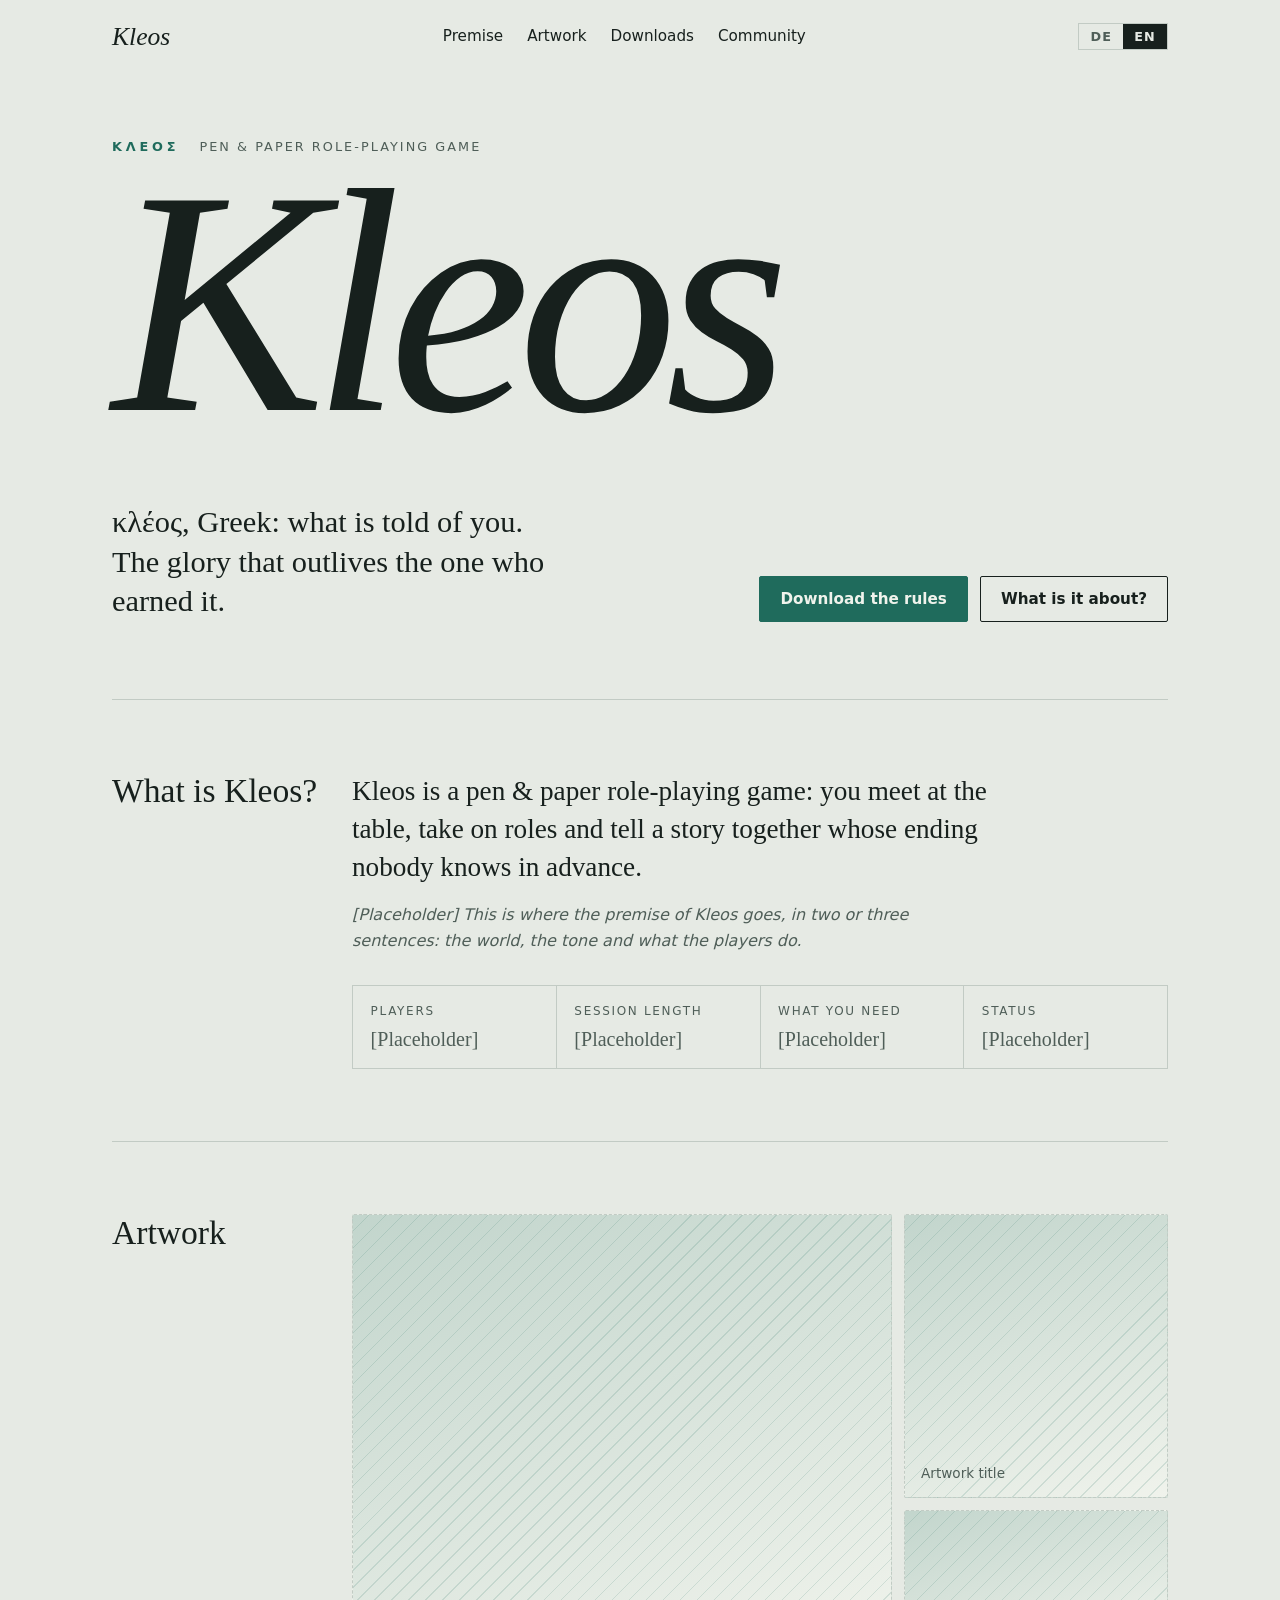
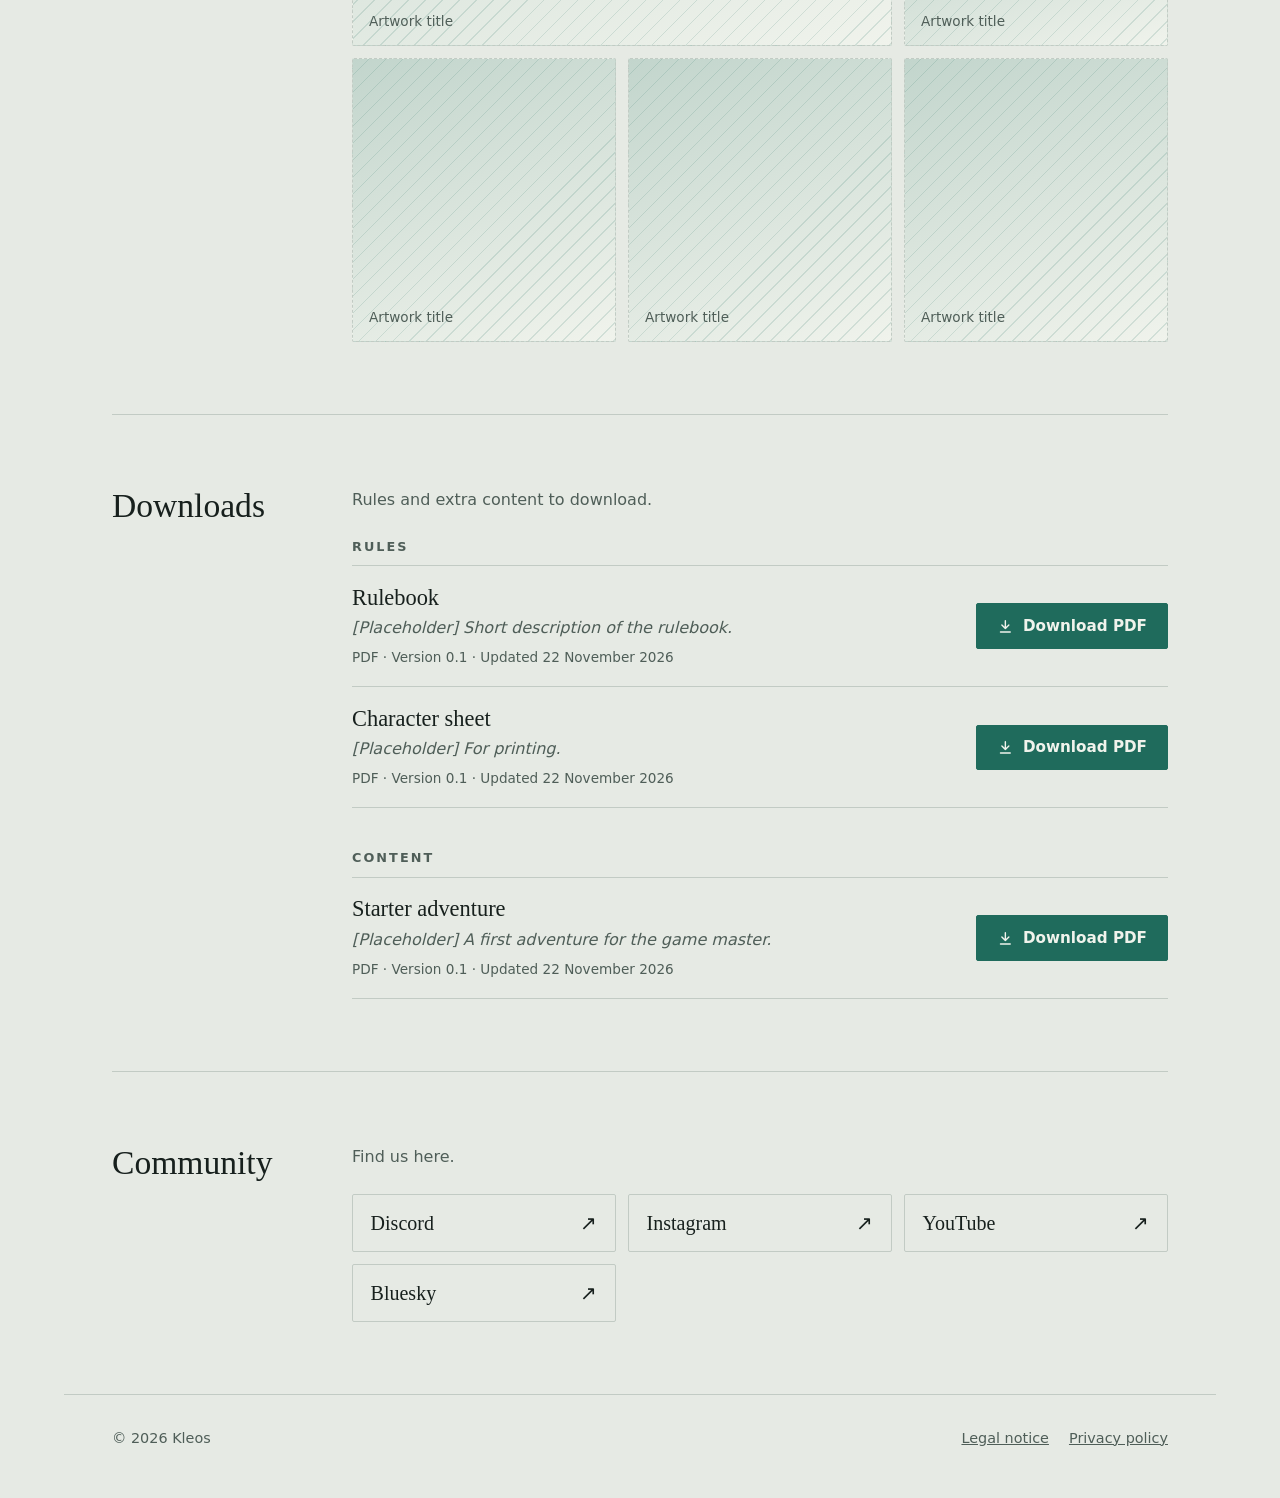
==== index.html @ c422bf6f "Init" ====
<!doctype html>
<html lang="de">
<head>
  <meta charset="utf-8">
  <meta name="viewport" content="width=device-width, initial-scale=1">
  <meta name="color-scheme" content="light dark">
  <title>Kleos – Pen-&amp;-Paper-Rollenspiel</title>
  <meta name="description" content="Kleos ist ein Pen-&amp;-Paper-Rollenspiel. Prämisse, Artwork, Regeln als PDF und Links zur Community.">
  <link rel="stylesheet" href="style.css">
</head>
<body>
  <a class="skip" href="#main" data-i18n="skip">Zum Inhalt springen</a>

  <header class="wrap bar">
    <a class="brand" href="#top">Kleos</a>
    <nav class="nav" aria-label="Navigation">
      <a href="#premise" data-i18n="nav_premise">Prämisse</a>
      <a href="#artwork" data-i18n="nav_art">Artwork</a>
      <a href="#downloads" data-i18n="nav_dl">Downloads</a>
      <a href="#community" data-i18n="nav_community">Community</a>
    </nav>
    <div class="lang" id="lang" role="group" aria-label="Language" hidden></div>
  </header>

  <main id="main">
    <section class="hero wrap" id="top">
      <p class="eyebrow"><span class="greek" lang="grc">ΚΛΕΟΣ</span><span id="hero-kind"></span></p>
      <h1 class="wordmark">Kleos</h1>
      <div class="hero-foot">
        <p class="gloss" id="hero-gloss"></p>
        <p class="actions">
          <a class="btn primary" href="#downloads" data-i18n="cta_rules">Regeln herunterladen</a>
          <a class="btn" href="#premise" data-i18n="cta_premise">Worum geht es?</a>
        </p>
      </div>
    </section>

    <section class="section" id="premise">
      <div class="wrap"><div class="section-grid">
        <h2 id="premise-h"></h2>
        <div class="section-body">
          <div class="prose" id="premise-text"></div>
          <dl class="facts" id="facts"></dl>
        </div>
      </div></div>
    </section>

    <section class="section" id="artwork">
      <div class="wrap"><div class="section-grid">
        <h2 data-i18n="h_art">Artwork</h2>
        <div class="section-body"><div class="gallery" id="gallery"></div></div>
      </div></div>
    </section>

    <section class="section" id="downloads">
      <div class="wrap"><div class="section-grid">
        <h2 data-i18n="h_dl">Downloads</h2>
        <div class="section-body">
          <p class="lead" data-i18n="dl_lead"></p>
          <div id="dl-list"></div>
        </div>
      </div></div>
    </section>

    <section class="section" id="community">
      <div class="wrap"><div class="section-grid">
        <h2 data-i18n="h_community">Community</h2>
        <div class="section-body">
          <p class="lead" data-i18n="community_lead"></p>
          <ul class="social" id="social"></ul>
        </div>
      </div></div>
    </section>
  </main>

  <footer class="wrap foot">
    <span id="foot-name">© Kleos</span>
    <nav aria-label="Legal">
      <a href="impressum.html" data-i18n="imprint">Impressum</a>
      <a href="datenschutz.html" data-i18n="privacy">Datenschutz</a>
    </nav>
  </footer>

  <dialog id="lightbox" aria-label="Artwork">
    <button class="close" type="button">×</button>
    <img alt="">
    <p></p>
  </dialog>

  <noscript><p class="wrap">Diese Seite braucht JavaScript, um Inhalte anzuzeigen. / This page needs JavaScript to show its content.</p></noscript>

  <script src="content.js"></script>
  <script src="site.js"></script>
</body>
</html>
---- style.css ----
/* Kleos: layout concept
   Left-aligned, one oversized italic wordmark as the single bold move,
   everything else quiet: hairline-ruled sections with the heading in a
   narrow left column. Palette: stone with a green bias, oxidised-bronze
   (verdigris) accent. No external fonts or requests. */

:root {
  color-scheme: light;
  --bg: #E6EAE4;
  --surface: #F0F3EC;
  --fg: #17201D;
  --muted: #4F5E58;
  --line: #C2CBC4;
  --accent: #1F6B5C;
  --accent-ink: #F0F3EC;
  --scrim: rgba(8, 14, 12, .78);
  --display: "Bodoni 72", "Bodoni MT", Didot, "Hoefler Text", "Palatino Linotype", Georgia, serif;
  --body: system-ui, -apple-system, "Segoe UI", Roboto, "Helvetica Neue", Arial, sans-serif;
  --gutter: clamp(1rem, 4vw, 3rem);
}

@media (prefers-color-scheme: dark) {
  :root {
    color-scheme: dark;
    --bg: #0E1513;
    --surface: #16201D;
    --fg: #E4EBE6;
    --muted: #9CAAA4;
    --line: #2B3934;
    --accent: #6CC4AF;
    --accent-ink: #0E1513;
    --scrim: rgba(0, 0, 0, .7);
  }
}

* { box-sizing: border-box; }
[hidden] { display: none !important; }
html { scroll-behavior: smooth; -webkit-text-size-adjust: 100%; }
@media (prefers-reduced-motion: reduce) { html { scroll-behavior: auto; } }

body {
  margin: 0;
  background: var(--bg);
  color: var(--fg);
  font: 1rem/1.6 var(--body);
}

img { max-width: 100%; display: block; }
a { color: var(--accent); }
a:focus-visible, button:focus-visible {
  outline: 2px solid var(--accent);
  outline-offset: 3px;
}

.wrap {
  width: 100%;
  max-width: 72rem;
  margin-inline: auto;
  padding-inline: var(--gutter);
}

.skip { position: absolute; left: -999px; top: 0; }
.skip:focus { left: 1rem; top: 1rem; z-index: 20; padding: .5rem 1rem; background: var(--bg); color: var(--fg); }

/* ---------- Header ---------- */
.bar {
  display: flex;
  flex-wrap: wrap;
  align-items: center;
  justify-content: space-between;
  gap: .75rem 2rem;
  padding-block: 1.25rem;
}
.brand {
  font: italic 400 1.6rem/1 var(--display);
  color: var(--fg);
  text-decoration: none;
}
.nav { display: flex; flex-wrap: wrap; gap: .25rem 1.5rem; font-size: .95rem; }
.nav a {
  color: var(--fg);
  text-decoration: none;
  padding-block: .25rem;
  border-bottom: 1px solid transparent;
}
.nav a:hover { border-bottom-color: var(--accent); }

.lang { display: flex; border: 1px solid var(--line); }
.lang button {
  background: none;
  border: 0;
  padding: .3rem .7rem;
  font: 600 .8rem var(--body);
  letter-spacing: .08em;
  color: var(--muted);
  cursor: pointer;
}
.lang button[aria-pressed="true"] { background: var(--fg); color: var(--bg); }

/* ---------- Hero ---------- */
.hero { padding-block: clamp(1.5rem, 5vw, 4rem) clamp(2.5rem, 6vw, 5rem); }
.eyebrow {
  display: flex;
  flex-wrap: wrap;
  align-items: baseline;
  gap: .5rem 1.25rem;
  margin: 0;
  font-size: .8rem;
  letter-spacing: .16em;
  text-transform: uppercase;
  color: var(--muted);
}
.greek { color: var(--accent); font-weight: 600; letter-spacing: .3em; }
.wordmark {
  margin: .05em 0 0;
  padding-bottom: .08em;
  max-width: 100%;
  font: italic 400 clamp(5.5rem, 28vw, 20rem)/.8 var(--display);
  letter-spacing: -.04em;
}
.hero-foot {
  display: grid;
  grid-template-columns: minmax(0, 1fr) auto;
  gap: 1.5rem 3rem;
  align-items: end;
  margin-top: clamp(1.5rem, 4vw, 3rem);
}
.gloss {
  margin: 0;
  max-width: 30ch;
  font: 400 clamp(1.35rem, 2.6vw, 1.9rem)/1.3 var(--display);
}
.actions { display: flex; flex-wrap: wrap; gap: .75rem; margin: 0; }
@media (max-width: 44rem) { .hero-foot { grid-template-columns: minmax(0, 1fr); } }

.btn {
  display: inline-flex;
  align-items: center;
  gap: .55rem;
  padding: .8rem 1.25rem;
  border: 1px solid var(--fg);
  border-radius: 2px;
  color: var(--fg);
  background: transparent;
  font: 600 .95rem var(--body);
  text-decoration: none;
}
.btn svg { width: 1.1em; height: 1.1em; flex: none; }
.btn.primary { background: var(--accent); border-color: var(--accent); color: var(--accent-ink); }
.btn.off { border-style: dashed; color: var(--muted); border-color: var(--line); }
@media (prefers-reduced-motion: no-preference) {
  .btn, .soc, .nav a { transition: background-color .15s, border-color .15s, color .15s; }
}
.btn:hover { border-color: var(--accent); }
.btn.primary:hover { filter: brightness(1.08); }

/* ---------- Sections ---------- */
.section-grid {
  display: grid;
  grid-template-columns: minmax(0, 13rem) minmax(0, 1fr);
  gap: 1.5rem 2rem;
  padding-block: clamp(2.5rem, 6vw, 4.5rem);
  border-top: 1px solid var(--line);
}
.section-grid > h2 {
  margin: 0;
  font: 400 clamp(1.6rem, 3vw, 2.1rem)/1.15 var(--display);
}
@media (max-width: 48rem) { .section-grid { grid-template-columns: minmax(0, 1fr); } }
.section-body { min-width: 0; }
.lead { margin: 0 0 1.5rem; color: var(--muted); max-width: 40rem; }

/* Premise */
.prose p { margin: 0 0 1rem; max-width: 40rem; }
.prose .lede { font: 400 clamp(1.3rem, 2.4vw, 1.7rem)/1.4 var(--display); }
.ph-text { color: var(--muted); font-style: italic; }
.facts {
  display: grid;
  grid-template-columns: repeat(auto-fit, minmax(11rem, 1fr));
  gap: 1px;
  margin: 2rem 0 0;
  background: var(--line);
  border: 1px solid var(--line);
}
.facts div { background: var(--bg); padding: 1rem 1.1rem; }
.facts dt { font-size: .75rem; letter-spacing: .14em; text-transform: uppercase; color: var(--muted); }
.facts dd { margin: .3rem 0 0; font: 400 1.25rem/1.3 var(--display); }

/* Gallery */
.gallery {
  display: grid;
  grid-template-columns: repeat(2, minmax(0, 1fr));
  grid-auto-rows: 9rem;
  gap: .75rem;
}
.tile {
  position: relative;
  overflow: hidden;
  padding: 0;
  border: 0;
  border-radius: 2px;
  background: var(--surface);
  color: inherit;
  text-align: left;
}
button.tile { cursor: zoom-in; }
.tile img { width: 100%; height: 100%; object-fit: cover; }
.tile:nth-child(6n+1) { grid-column: span 2; grid-row: span 2; }
.cap {
  position: absolute;
  inset: auto 0 0 0;
  padding: 1.5rem 1rem .75rem;
  background: linear-gradient(transparent, var(--scrim));
  color: #fff;
  font-size: .85rem;
}
.tile.ph {
  border: 1px dashed var(--line);
  background:
    repeating-linear-gradient(135deg, transparent 0 11px, color-mix(in srgb, var(--accent) 14%, transparent) 11px 12px),
    linear-gradient(160deg, color-mix(in srgb, var(--accent) 22%, var(--surface)), var(--surface));
}
.tile.ph .cap { background: none; color: var(--muted); }

@media (min-width: 40rem) {
  .gallery { grid-template-columns: repeat(6, minmax(0, 1fr)); grid-auto-rows: clamp(5rem, 11vw, 8.5rem); }
  .tile:nth-child(6n+1) { grid-column: span 4; grid-row: span 3; }
  .tile:nth-child(6n+2) { grid-column: span 2; grid-row: span 2; }
  .tile:nth-child(6n+3) { grid-column: span 2; grid-row: span 1; }
  .tile:nth-child(6n+4), .tile:nth-child(6n+5), .tile:nth-child(6n+6) { grid-column: span 2; grid-row: span 2; }
}

dialog#lightbox {
  width: min(92vw, 70rem);
  max-height: 92vh;
  padding: 0;
  border: 0;
  background: transparent;
  color: #fff;
  overflow: visible;
}
dialog#lightbox::backdrop { background: rgba(5, 9, 8, .9); }
dialog#lightbox img { max-width: 100%; max-height: 80vh; margin: 0 auto; }
dialog#lightbox p { margin: .75rem 0 0; text-align: center; font-size: .9rem; }
dialog#lightbox .close {
  position: absolute;
  top: -2.75rem;
  right: 0;
  padding: .4rem .8rem;
  background: none;
  border: 1px solid rgba(255, 255, 255, .5);
  color: #fff;
  font: 600 .85rem var(--body);
  cursor: pointer;
}

/* Downloads */
.dl-group + .dl-group { margin-top: 2.5rem; }
.dl-group h3 {
  margin: 0 0 .5rem;
  font-size: .8rem;
  font-weight: 600;
  letter-spacing: .16em;
  text-transform: uppercase;
  color: var(--muted);
}
.dl {
  display: grid;
  grid-template-columns: minmax(0, 1fr) auto;
  gap: .5rem 1.5rem;
  align-items: center;
  padding-block: 1.1rem;
  border-top: 1px solid var(--line);
}
.dl:last-child { border-bottom: 1px solid var(--line); }
.dl h4 { margin: 0; font: 400 1.4rem/1.25 var(--display); }
.dl p { margin: .2rem 0 0; color: var(--muted); }
.dl .meta { font-size: .85rem; font-variant-numeric: tabular-nums; margin-top: .4rem; }
@media (max-width: 36rem) { .dl { grid-template-columns: minmax(0, 1fr); } .dl .btn { justify-self: start; } }

/* Social */
.social {
  list-style: none;
  margin: 0;
  padding: 0;
  display: grid;
  grid-template-columns: repeat(auto-fit, minmax(14rem, 1fr));
  gap: .75rem;
}
.soc {
  display: flex;
  justify-content: space-between;
  align-items: center;
  padding: 1rem 1.1rem;
  border: 1px solid var(--line);
  border-radius: 2px;
  color: var(--fg);
  text-decoration: none;
  font: 400 1.25rem/1.2 var(--display);
}
.soc:hover { border-color: var(--accent); color: var(--accent); }

/* Footer */
.foot {
  display: flex;
  flex-wrap: wrap;
  justify-content: space-between;
  gap: .5rem 2rem;
  padding-block: 2rem 3rem;
  border-top: 1px solid var(--line);
  color: var(--muted);
  font-size: .9rem;
}
.foot a { color: inherit; }
.foot nav { display: flex; gap: 1.25rem; }

/* Legal pages */
.legal { padding-block: 2rem 4rem; max-width: 48rem; }
.legal h1 { font: 400 clamp(2rem, 5vw, 3rem)/1.1 var(--display); margin: 0 0 1.5rem; }
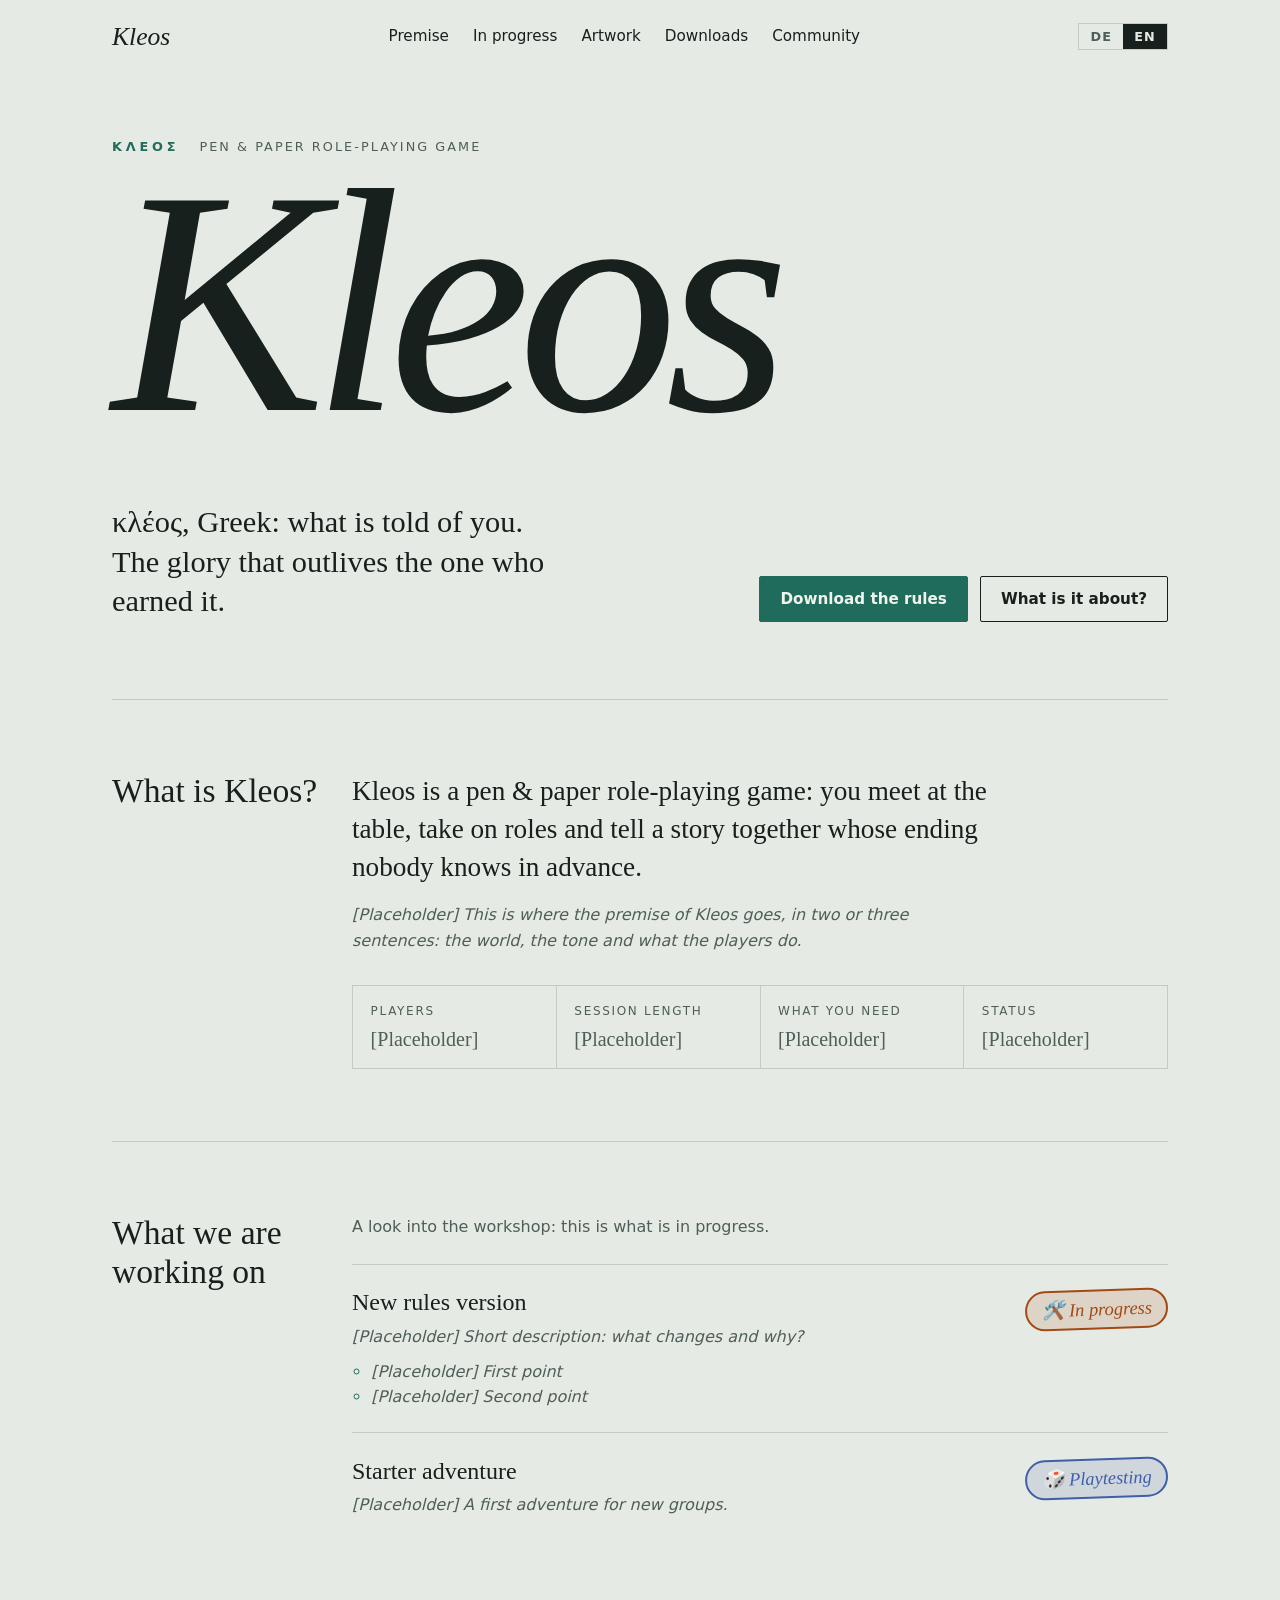
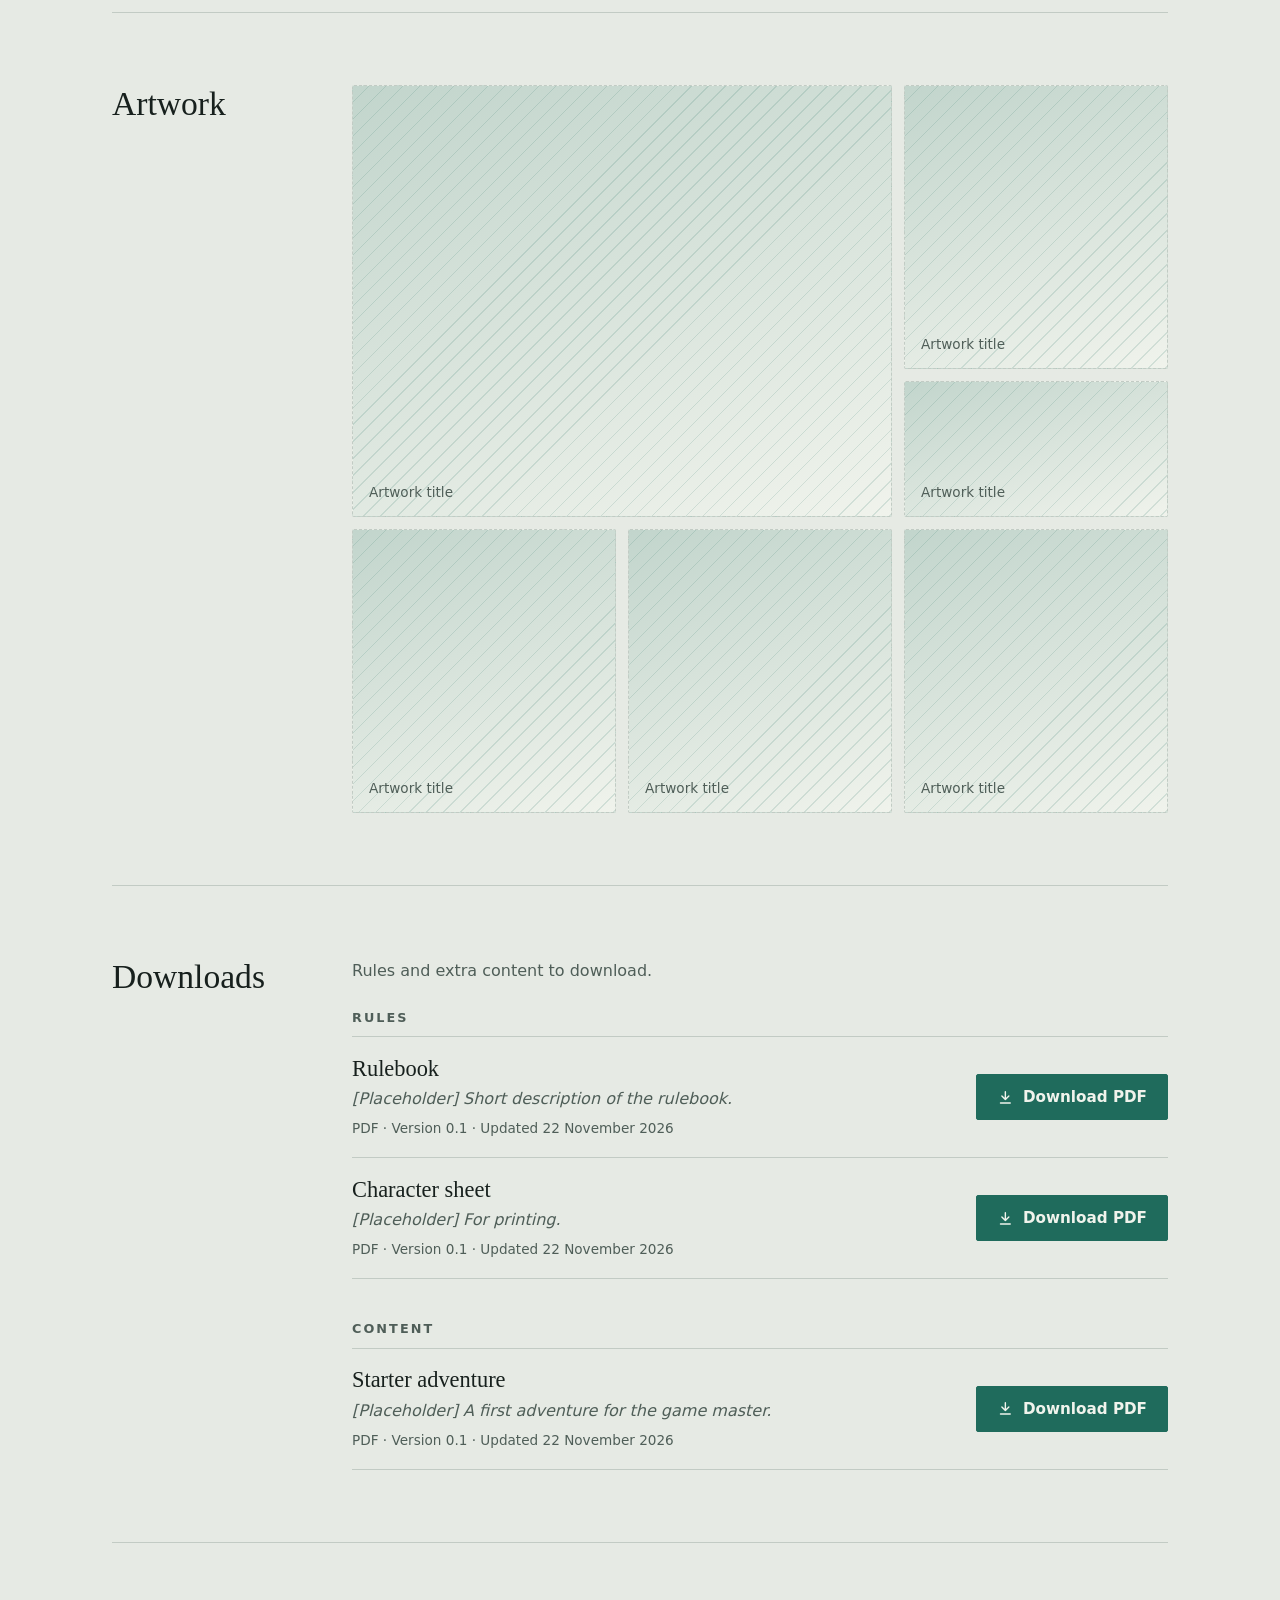
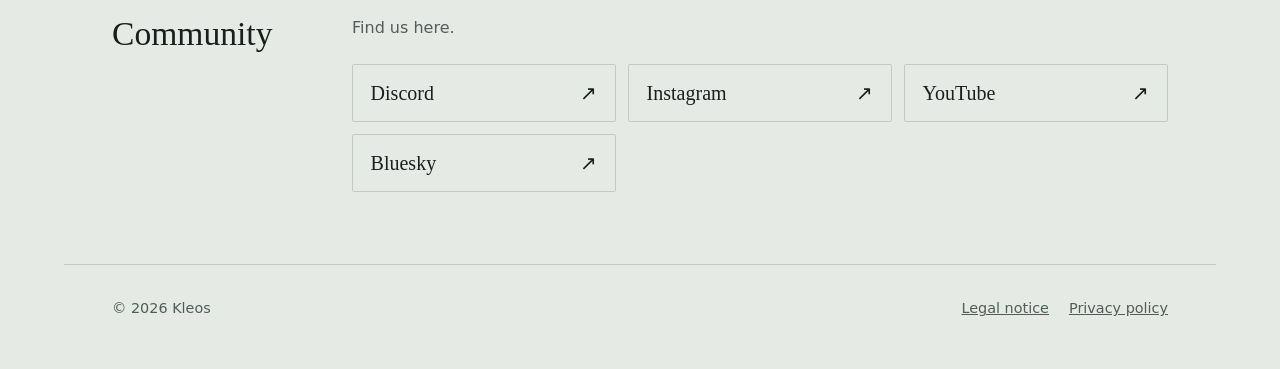
==== commit 6b9f077b: "NEW In-Progress" ====
--- a/index.html
+++ b/index.html
@@ -15,6 +15,7 @@
     <a class="brand" href="#top">Kleos</a>
     <nav class="nav" aria-label="Navigation">
       <a href="#premise" data-i18n="nav_premise">Prämisse</a>
+      <a href="#work" id="nav-work" data-i18n="nav_work">In Arbeit</a>
       <a href="#artwork" data-i18n="nav_art">Artwork</a>
       <a href="#downloads" data-i18n="nav_dl">Downloads</a>
       <a href="#community" data-i18n="nav_community">Community</a>
@@ -41,6 +42,16 @@
         <div class="section-body">
           <div class="prose" id="premise-text"></div>
           <dl class="facts" id="facts"></dl>
+        </div>
+      </div></div>
+    </section>
+
+    <section class="section" id="work" hidden>
+      <div class="wrap"><div class="section-grid">
+        <h2 id="work-h"></h2>
+        <div class="section-body">
+          <p class="lead" id="work-lead"></p>
+          <ol class="work" id="work-list"></ol>
         </div>
       </div></div>
     </section>
--- a/style.css
+++ b/style.css
@@ -14,6 +14,8 @@
   --accent: #1F6B5C;
   --accent-ink: #F0F3EC;
   --scrim: rgba(8, 14, 12, .78);
+  --hot: #A24A12;
+  --idea: #3F5FA8;
   --display: "Bodoni 72", "Bodoni MT", Didot, "Hoefler Text", "Palatino Linotype", Georgia, serif;
   --body: system-ui, -apple-system, "Segoe UI", Roboto, "Helvetica Neue", Arial, sans-serif;
   --gutter: clamp(1rem, 4vw, 3rem);
@@ -30,6 +32,8 @@
     --accent: #6CC4AF;
     --accent-ink: #0E1513;
     --scrim: rgba(0, 0, 0, .7);
+    --hot: #F0A268;
+    --idea: #8FB0F0;
   }
 }
 
@@ -185,6 +189,50 @@
 .facts div { background: var(--bg); padding: 1rem 1.1rem; }
 .facts dt { font-size: .75rem; letter-spacing: .14em; text-transform: uppercase; color: var(--muted); }
 .facts dd { margin: .3rem 0 0; font: 400 1.25rem/1.3 var(--display); }
+
+/* Work in progress */
+.work { list-style: none; margin: 0; padding: 0; }
+.wk {
+  display: grid;
+  grid-template-columns: minmax(0, 1fr) auto;
+  gap: .75rem 1.5rem;
+  align-items: start;
+  padding-block: 1.4rem;
+  border-top: 1px solid var(--line);
+}
+.wk-main { min-width: 0; }
+.wk h3 { margin: 0; font: 400 1.5rem/1.25 var(--display); }
+.wk p { margin: .4rem 0 0; max-width: 38rem; }
+.wk ul { margin: .6rem 0 0; padding-left: 1.2rem; max-width: 38rem; }
+.wk li::marker { color: var(--accent); }
+
+.status {
+  --tone: var(--muted);
+  display: inline-block;
+  padding: .45rem .9rem;
+  border: 2px solid var(--tone);
+  border-radius: 999px;
+  background: color-mix(in srgb, var(--tone) 14%, transparent);
+  color: var(--tone);
+  font: italic 400 1.15rem/1.2 var(--display);
+  text-align: center;
+  white-space: nowrap;
+  transform: rotate(-2deg);
+  transform-origin: right center;
+}
+.status.hot  { --tone: var(--hot); }
+.status.go   { --tone: var(--accent); }
+.status.idea { --tone: var(--idea); }
+.status.rest { --tone: var(--muted); border-style: dashed; }
+.status.plain { --tone: var(--fg); }
+@media (max-width: 36rem) {
+  .wk { grid-template-columns: minmax(0, 1fr); }
+  .status { order: -1; justify-self: start; white-space: normal; transform-origin: left center; }
+}
+@media (prefers-reduced-motion: no-preference) {
+  .status { transition: transform .2s; }
+  .wk:hover .status { transform: rotate(0deg); }
+}
 
 /* Gallery */
 .gallery {
@@ -317,3 +365,9 @@
 /* Legal pages */
 .legal { padding-block: 2rem 4rem; max-width: 48rem; }
 .legal h1 { font: 400 clamp(2rem, 5vw, 3rem)/1.1 var(--display); margin: 0 0 1.5rem; }
+.legal h2 { font: 400 1.5rem/1.25 var(--display); margin: 2.25rem 0 .5rem; }
+.legal p, .legal address, .legal li { max-width: 42rem; }
+.legal address { font-style: normal; margin: 0 0 1rem; }
+.legal ul { padding-left: 1.25rem; }
+.legal .stand { color: var(--muted); font-size: .9rem; margin-top: 2.5rem; }
+.fill { background: color-mix(in srgb, var(--accent) 22%, transparent); color: inherit; padding: 0 .2em; border-radius: 2px; }
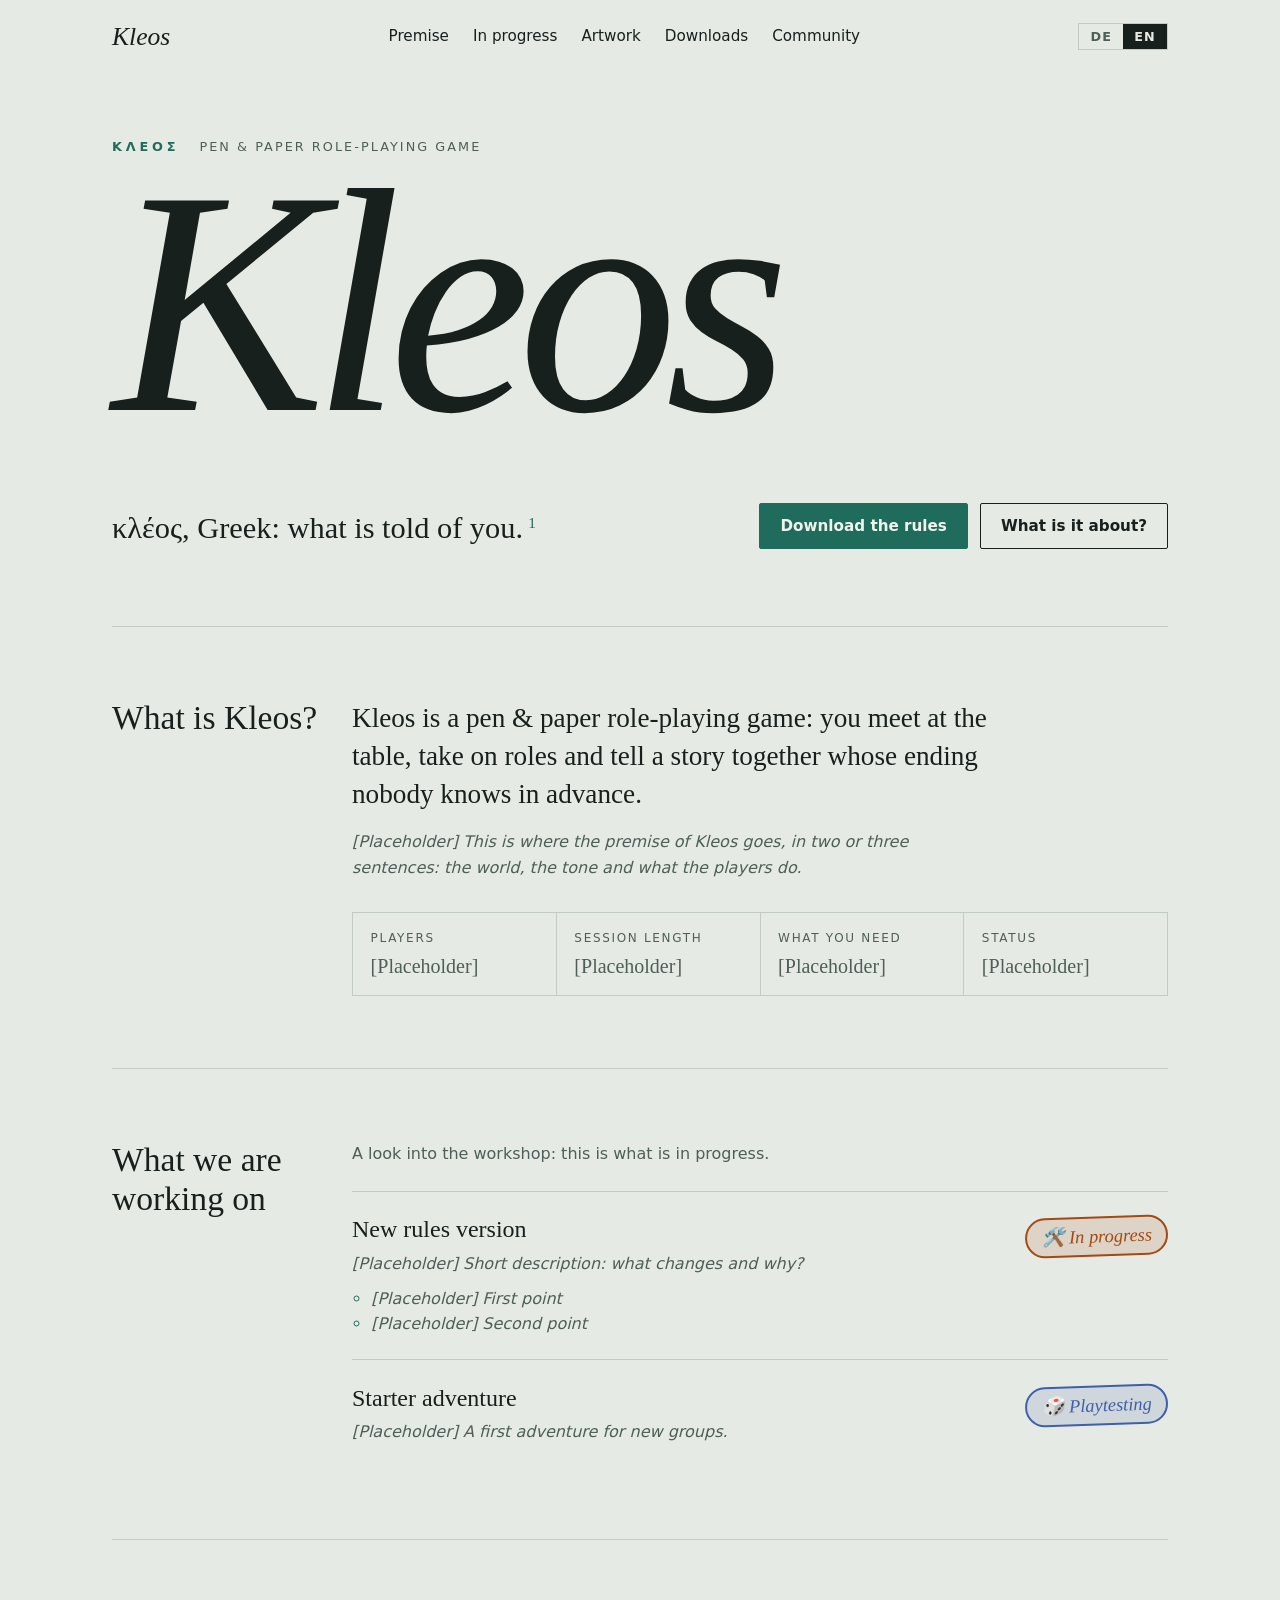
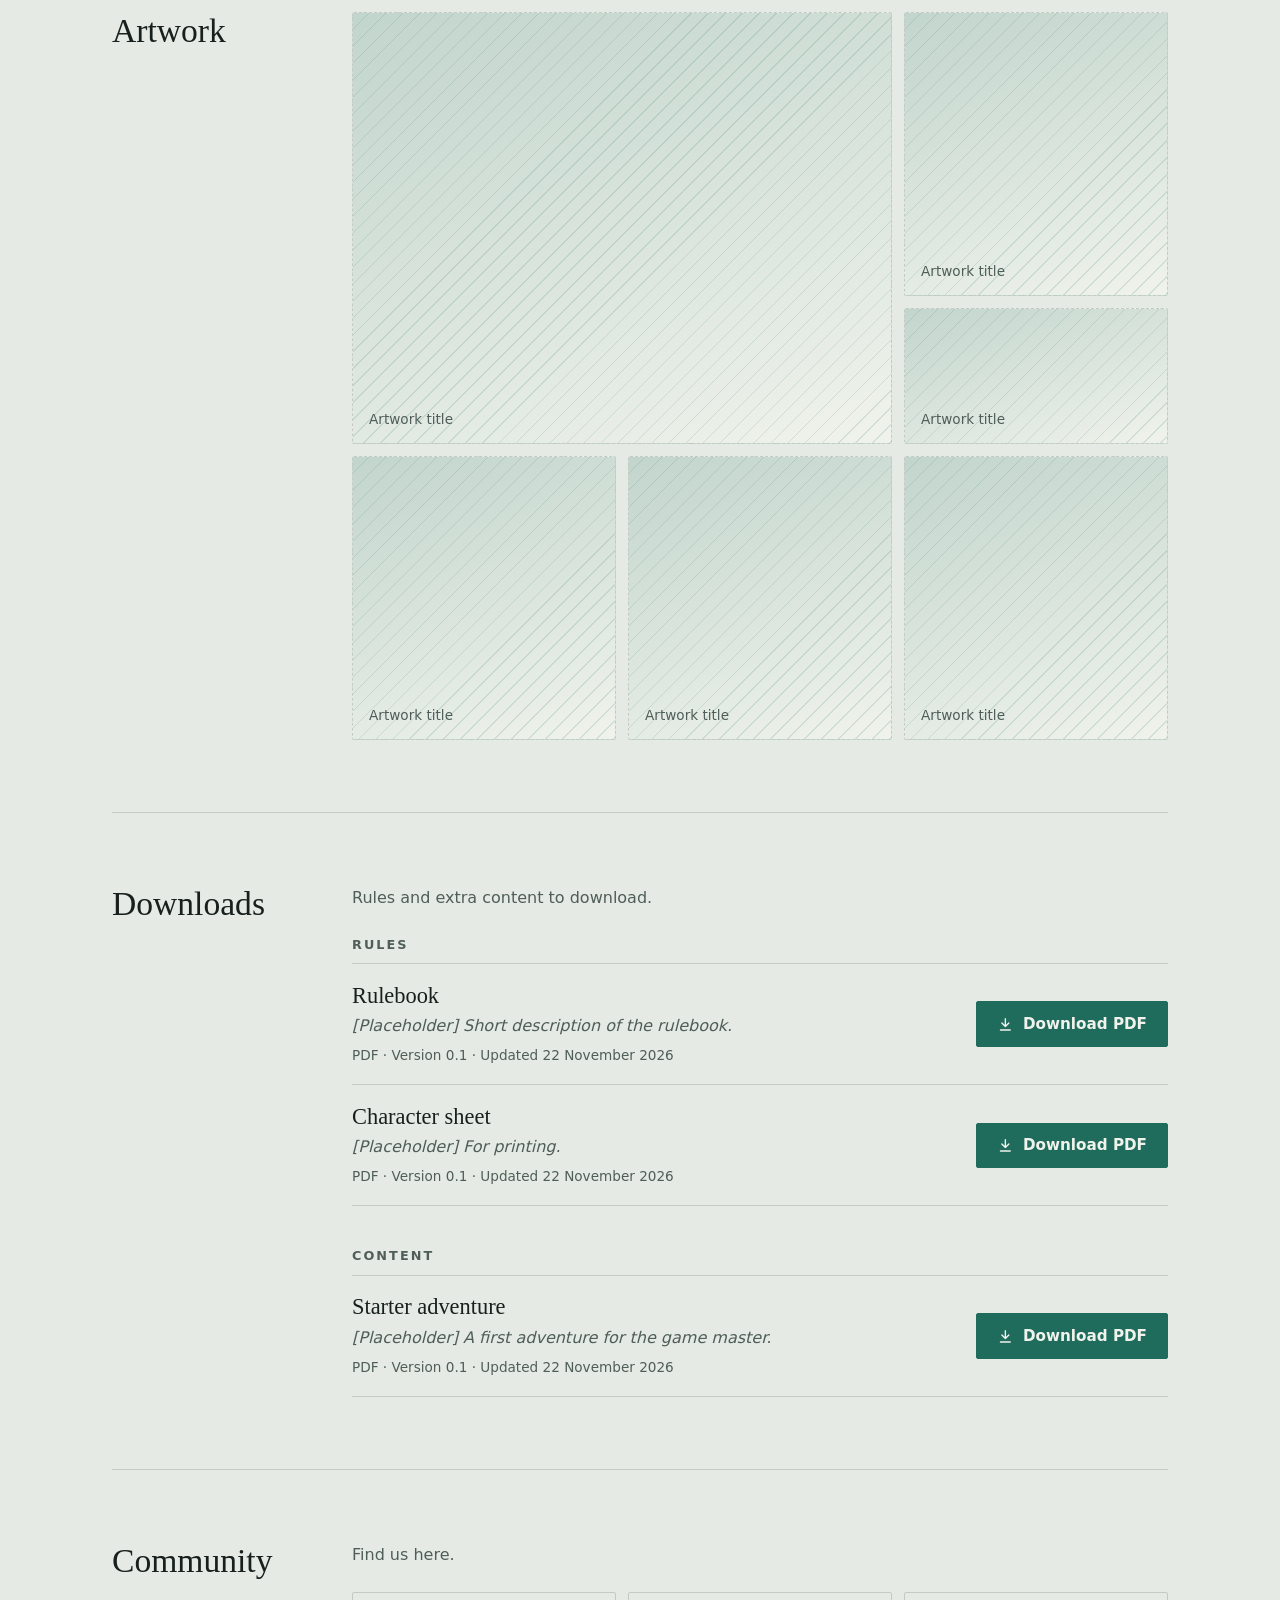
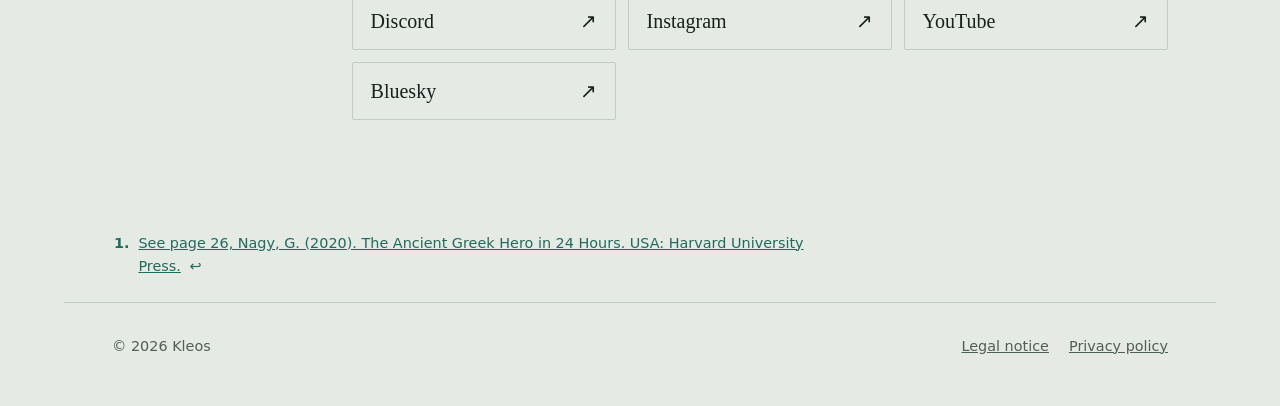
==== commit 59dd74d8: "NEW Footnotes" ====
--- a/index.html
+++ b/index.html
@@ -28,7 +28,7 @@
       <p class="eyebrow"><span class="greek" lang="grc">ΚΛΕΟΣ</span><span id="hero-kind"></span></p>
       <h1 class="wordmark">Kleos</h1>
       <div class="hero-foot">
-        <p class="gloss" id="hero-gloss"></p>
+        <p class="gloss"><span id="hero-gloss"></span><sup id="fn-ref" hidden><a href="#fn1" id="fn-ref-link">1</a></sup></p>
         <p class="actions">
           <a class="btn primary" href="#downloads" data-i18n="cta_rules">Regeln herunterladen</a>
           <a class="btn" href="#premise" data-i18n="cta_premise">Worum geht es?</a>
@@ -84,6 +84,13 @@
     </section>
   </main>
 
+  <aside class="wrap notes" id="notes" hidden aria-labelledby="notes-h">
+    <h2 id="notes-h" class="sr" data-i18n="notes">Anmerkungen</h2>
+    <ol>
+      <li id="fn1"><span id="fn1-text"></span> <a class="back" href="#fn-ref" id="fn1-back">↩</a></li>
+    </ol>
+  </aside>
+
   <footer class="wrap foot">
     <span id="foot-name">© Kleos</span>
     <nav aria-label="Legal">
--- a/style.css
+++ b/style.css
@@ -348,6 +348,20 @@
 }
 .soc:hover { border-color: var(--accent); color: var(--accent); }
 
+/* Footnote */
+.gloss sup { font-size: .5em; line-height: 0; margin-left: .15em; vertical-align: super; }
+.gloss sup a { text-decoration: none; padding: .1em .2em; }
+.gloss sup a:hover { text-decoration: underline; }
+.sr { position: absolute; width: 1px; height: 1px; overflow: hidden; clip: rect(0 0 0 0); white-space: nowrap; }
+.notes { padding-block: 2.5rem 1.5rem; color: var(--muted); font-size: .9rem; }
+.notes ol { margin: 0; padding-left: 1.4rem; max-width: 46rem; }
+.notes li { padding-left: .25rem; scroll-margin-top: 2rem; }
+.notes li::marker { color: var(--accent); font-weight: 600; }
+.notes .back { text-decoration: none; margin-left: .25rem; }
+.notes a { color: var(--accent); }
+.notes li:target { color: var(--fg); }
+.gloss sup { scroll-margin-top: 4rem; }
+
 /* Footer */
 .foot {
   display: flex;
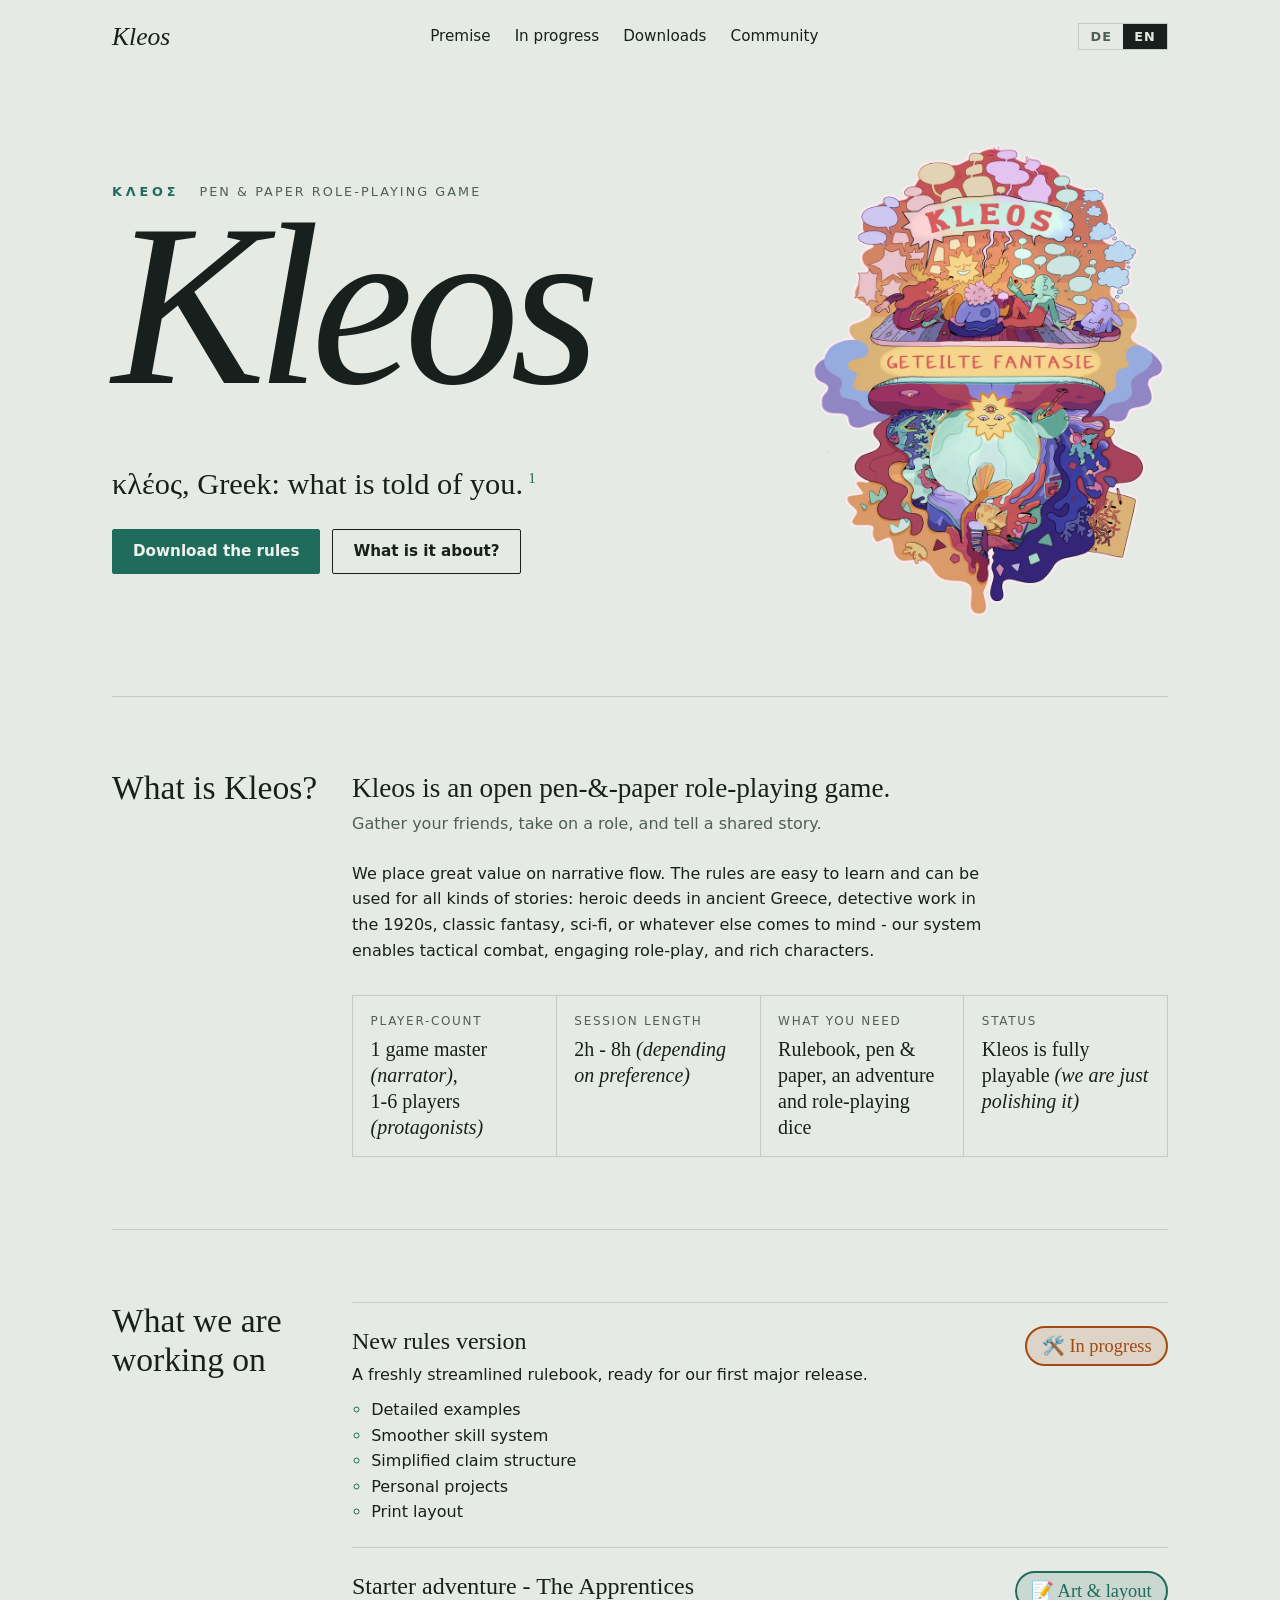
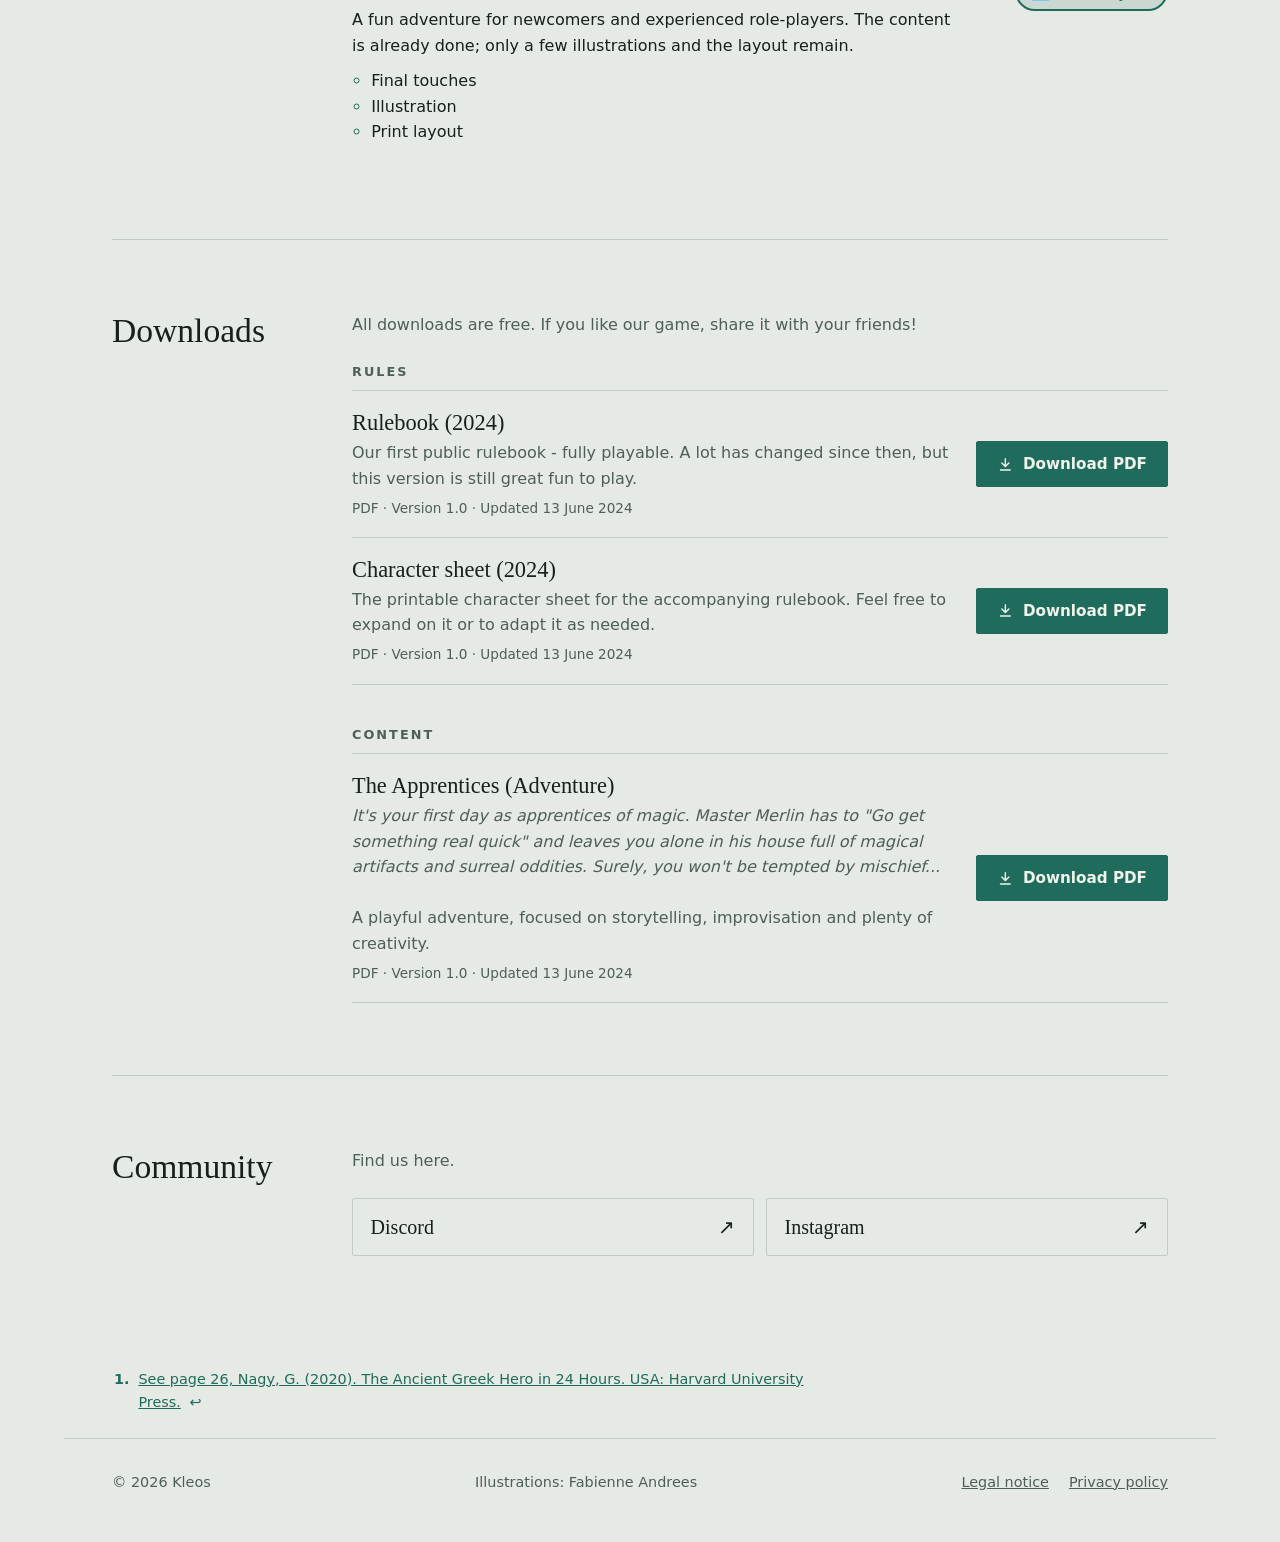
==== commit 5de30c34: "DEV content" ====
--- a/index.html
+++ b/index.html
@@ -16,7 +16,7 @@
     <nav class="nav" aria-label="Navigation">
       <a href="#premise" data-i18n="nav_premise">Prämisse</a>
       <a href="#work" id="nav-work" data-i18n="nav_work">In Arbeit</a>
-      <a href="#artwork" data-i18n="nav_art">Artwork</a>
+      <a href="#artwork" id="nav-artwork" data-i18n="nav_art" hidden>Artwork</a>
       <a href="#downloads" data-i18n="nav_dl">Downloads</a>
       <a href="#community" data-i18n="nav_community">Community</a>
     </nav>
@@ -25,15 +25,20 @@
 
   <main id="main">
     <section class="hero wrap" id="top">
-      <p class="eyebrow"><span class="greek" lang="grc">ΚΛΕΟΣ</span><span id="hero-kind"></span></p>
-      <h1 class="wordmark">Kleos</h1>
-      <div class="hero-foot">
-        <p class="gloss"><span id="hero-gloss"></span><sup id="fn-ref" hidden><a href="#fn1" id="fn-ref-link">1</a></sup></p>
-        <p class="actions">
-          <a class="btn primary" href="#downloads" data-i18n="cta_rules">Regeln herunterladen</a>
-          <a class="btn" href="#premise" data-i18n="cta_premise">Worum geht es?</a>
-        </p>
+      <div class="hero-main">
+        <p class="eyebrow"><span class="greek" lang="grc">ΚΛΕΟΣ</span><span id="hero-kind"></span></p>
+        <h1 class="wordmark">Kleos</h1>
+        <div class="hero-foot">
+          <p class="gloss"><span id="hero-gloss"></span><sup id="fn-ref" hidden><a href="#fn1" id="fn-ref-link">1</a></sup></p>
+          <p class="actions">
+            <a class="btn primary" href="#downloads" data-i18n="cta_rules">Regeln herunterladen</a>
+            <a class="btn" href="#premise" data-i18n="cta_premise">Worum geht es?</a>
+          </p>
+        </div>
       </div>
+      <figure class="hero-art" id="hero-art" hidden>
+        <button type="button" id="hero-art-btn"><img id="hero-art-img" alt="" decoding="async" fetchpriority="high"></button>
+      </figure>
     </section>
 
     <section class="section" id="premise">
@@ -56,7 +61,7 @@
       </div></div>
     </section>
 
-    <section class="section" id="artwork">
+    <section class="section" id="artwork" hidden>
       <div class="wrap"><div class="section-grid">
         <h2 data-i18n="h_art">Artwork</h2>
         <div class="section-body"><div class="gallery" id="gallery"></div></div>
@@ -93,6 +98,7 @@
 
   <footer class="wrap foot">
     <span id="foot-name">© Kleos</span>
+    <span id="foot-art-credit"></span>
     <nav aria-label="Legal">
       <a href="impressum.html" data-i18n="imprint">Impressum</a>
       <a href="datenschutz.html" data-i18n="privacy">Datenschutz</a>
--- a/style.css
+++ b/style.css
@@ -102,7 +102,13 @@
 .lang button[aria-pressed="true"] { background: var(--fg); color: var(--bg); }
 
 /* ---------- Hero ---------- */
-.hero { padding-block: clamp(1.5rem, 5vw, 4rem) clamp(2.5rem, 6vw, 5rem); }
+.hero {
+  display: grid;
+  grid-template-columns: minmax(0, 1fr);
+  gap: 2rem;
+  padding-block: clamp(1.5rem, 5vw, 4rem) clamp(2.5rem, 6vw, 5rem);
+}
+.hero-main { min-width: 0; }
 .eyebrow {
   display: flex;
   flex-wrap: wrap;
@@ -136,6 +142,27 @@
 }
 .actions { display: flex; flex-wrap: wrap; gap: .75rem; margin: 0; }
 @media (max-width: 44rem) { .hero-foot { grid-template-columns: minmax(0, 1fr); } }
+
+.hero-art { margin: 0; justify-self: center; width: min(100%, 26rem); }
+.hero-art button {
+  display: block;
+  width: 100%;
+  padding: 0;
+  border: 0;
+  background: none;
+  cursor: zoom-in;
+}
+.hero-art img { width: 100%; height: auto; aspect-ratio: 800 / 1074; }
+
+@media (min-width: 56rem) {
+  .hero.hero-side {
+    grid-template-columns: minmax(0, 1fr) clamp(15rem, 34%, 26rem);
+    gap: 2rem 3rem;
+    align-items: center;
+  }
+  .hero-side .wordmark { font-size: clamp(5.5rem, 18vw, 18rem); }
+  .hero-side .hero-foot { grid-template-columns: minmax(0, 1fr); align-items: start; }
+}
 
 .btn {
   display: inline-flex;
@@ -177,6 +204,8 @@
 /* Premise */
 .prose p { margin: 0 0 1rem; max-width: 40rem; }
 .prose .lede { font: 400 clamp(1.3rem, 2.4vw, 1.7rem)/1.4 var(--display); }
+.prose .lede.has-subtitle { margin-bottom: .25rem; }
+.prose .premise-subtitle { color: var(--muted); margin-bottom: 1.5rem; }
 .ph-text { color: var(--muted); font-style: italic; }
 .facts {
   display: grid;
@@ -214,10 +243,9 @@
   border-radius: 999px;
   background: color-mix(in srgb, var(--tone) 14%, transparent);
   color: var(--tone);
-  font: italic 400 1.15rem/1.2 var(--display);
+  font: 400 1.15rem/1.2 var(--display);
   text-align: center;
   white-space: nowrap;
-  transform: rotate(-2deg);
   transform-origin: right center;
 }
 .status.hot  { --tone: var(--hot); }
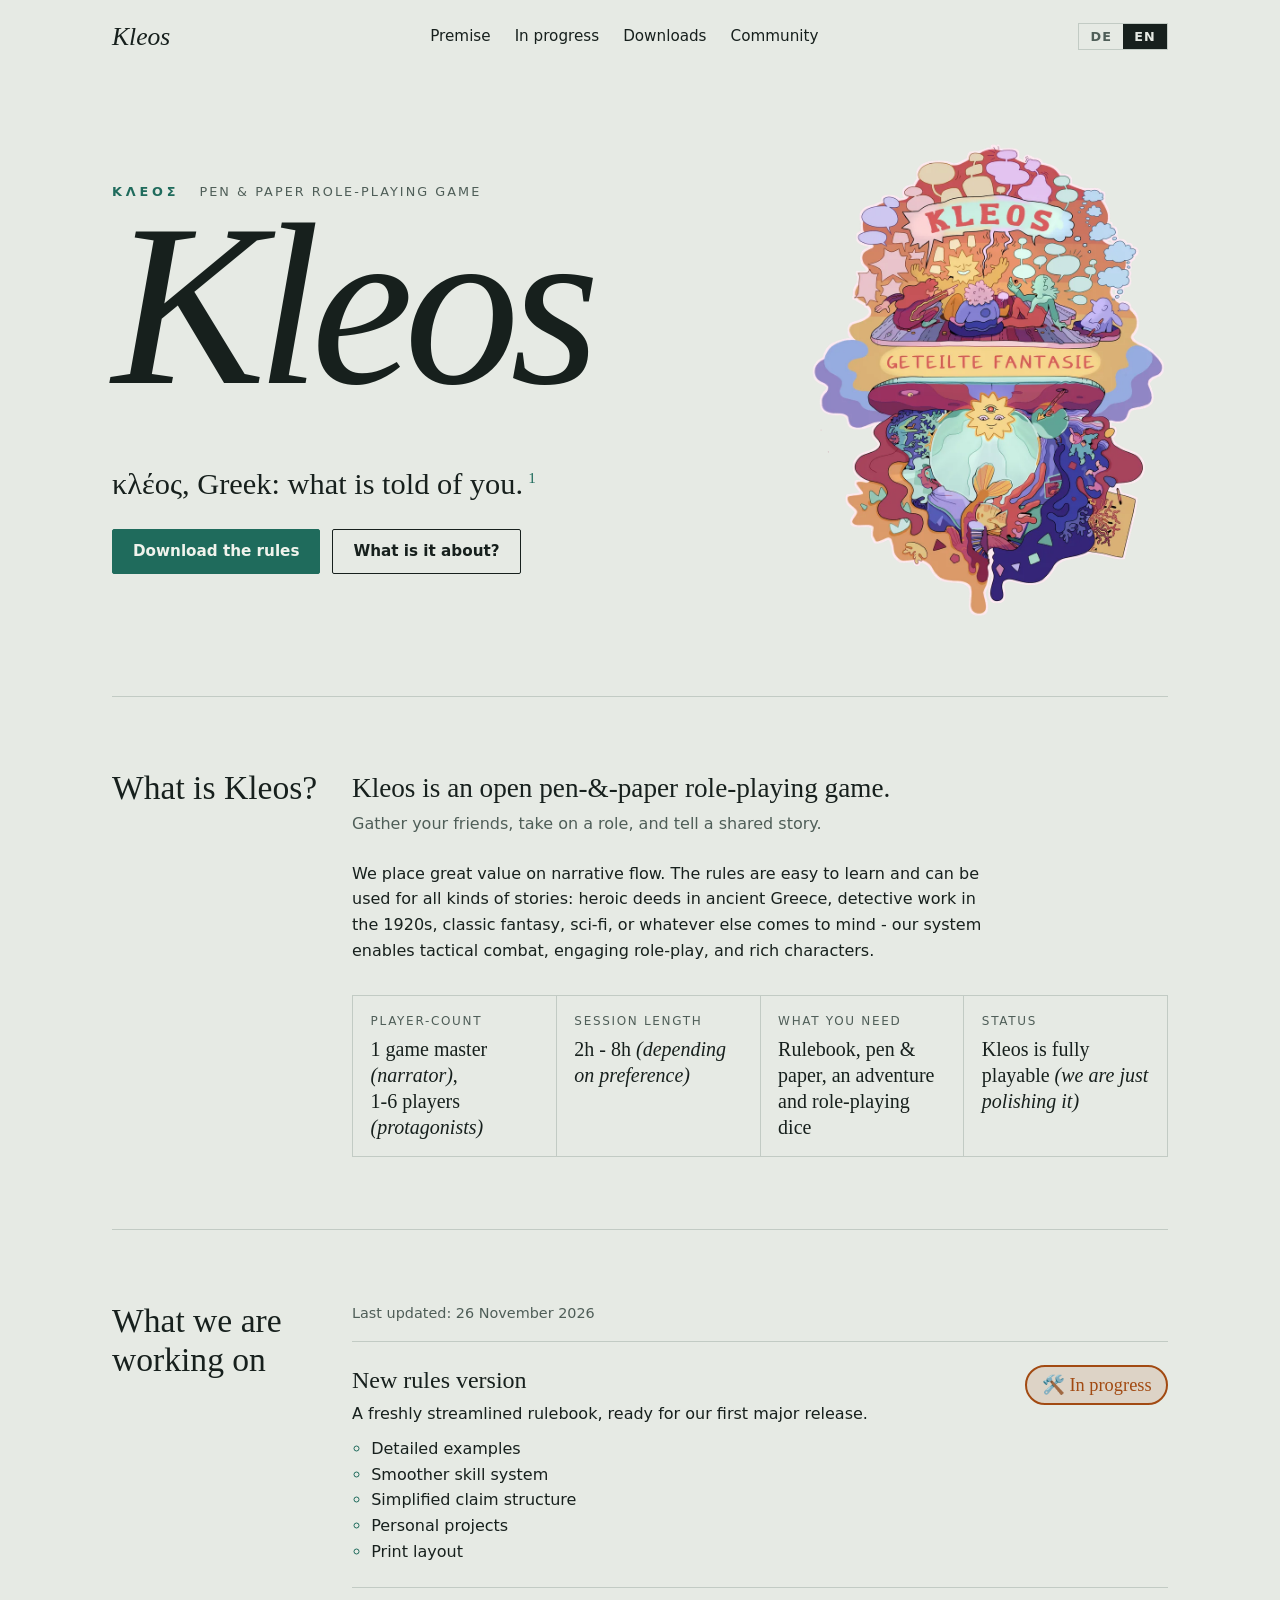
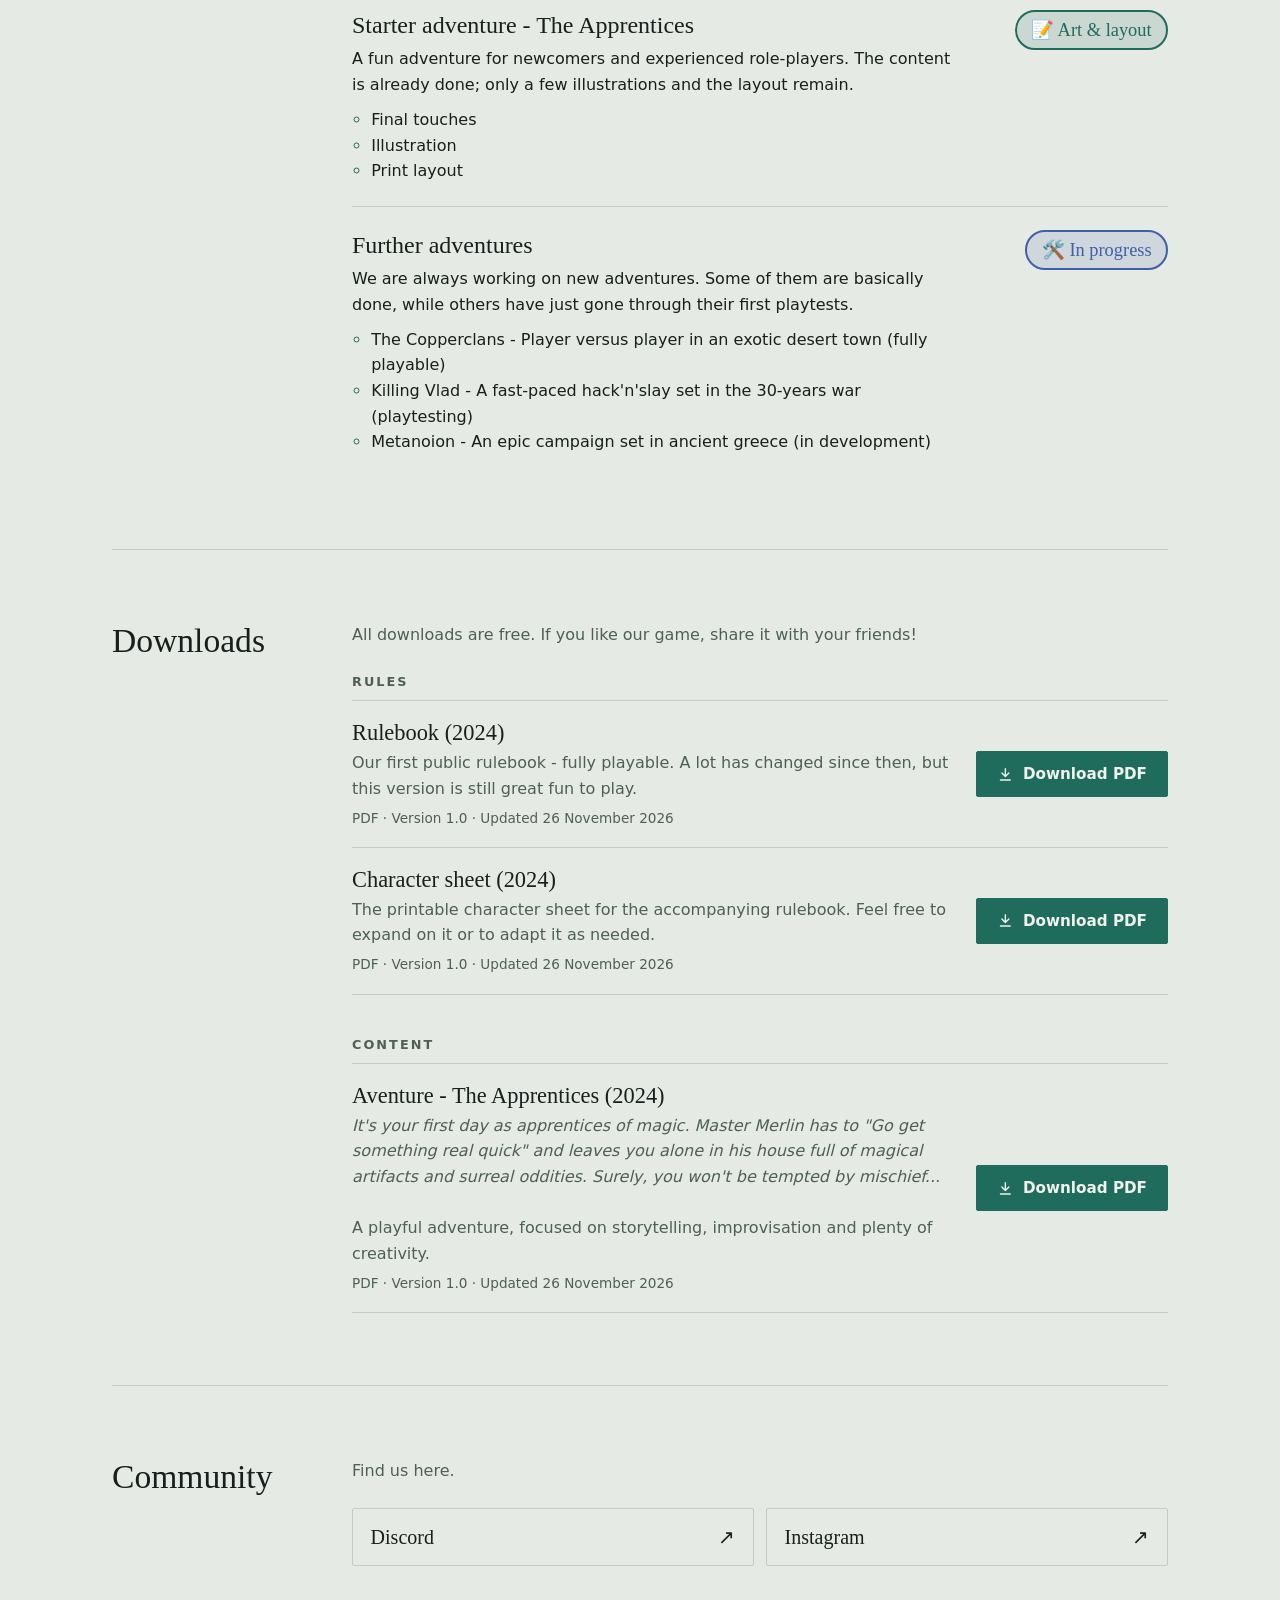
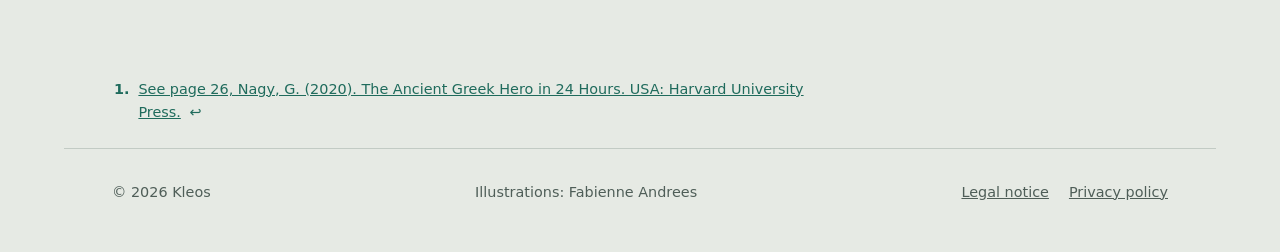
==== commit 25fb0e40: "DEV In progress with date" ====
--- a/index.html
+++ b/index.html
@@ -56,6 +56,7 @@
         <h2 id="work-h"></h2>
         <div class="section-body">
           <p class="lead" id="work-lead"></p>
+          <p class="work-updated" id="work-updated" hidden><span id="work-updated-label"></span> <time id="work-updated-date"></time></p>
           <ol class="work" id="work-list"></ol>
         </div>
       </div></div>
--- a/style.css
+++ b/style.css
@@ -220,6 +220,7 @@
 .facts dd { margin: .3rem 0 0; font: 400 1.25rem/1.3 var(--display); }
 
 /* Work in progress */
+.work-updated { margin: 0 0 1rem; color: var(--muted); font-size: .9rem; }
 .work { list-style: none; margin: 0; padding: 0; }
 .wk {
   display: grid;
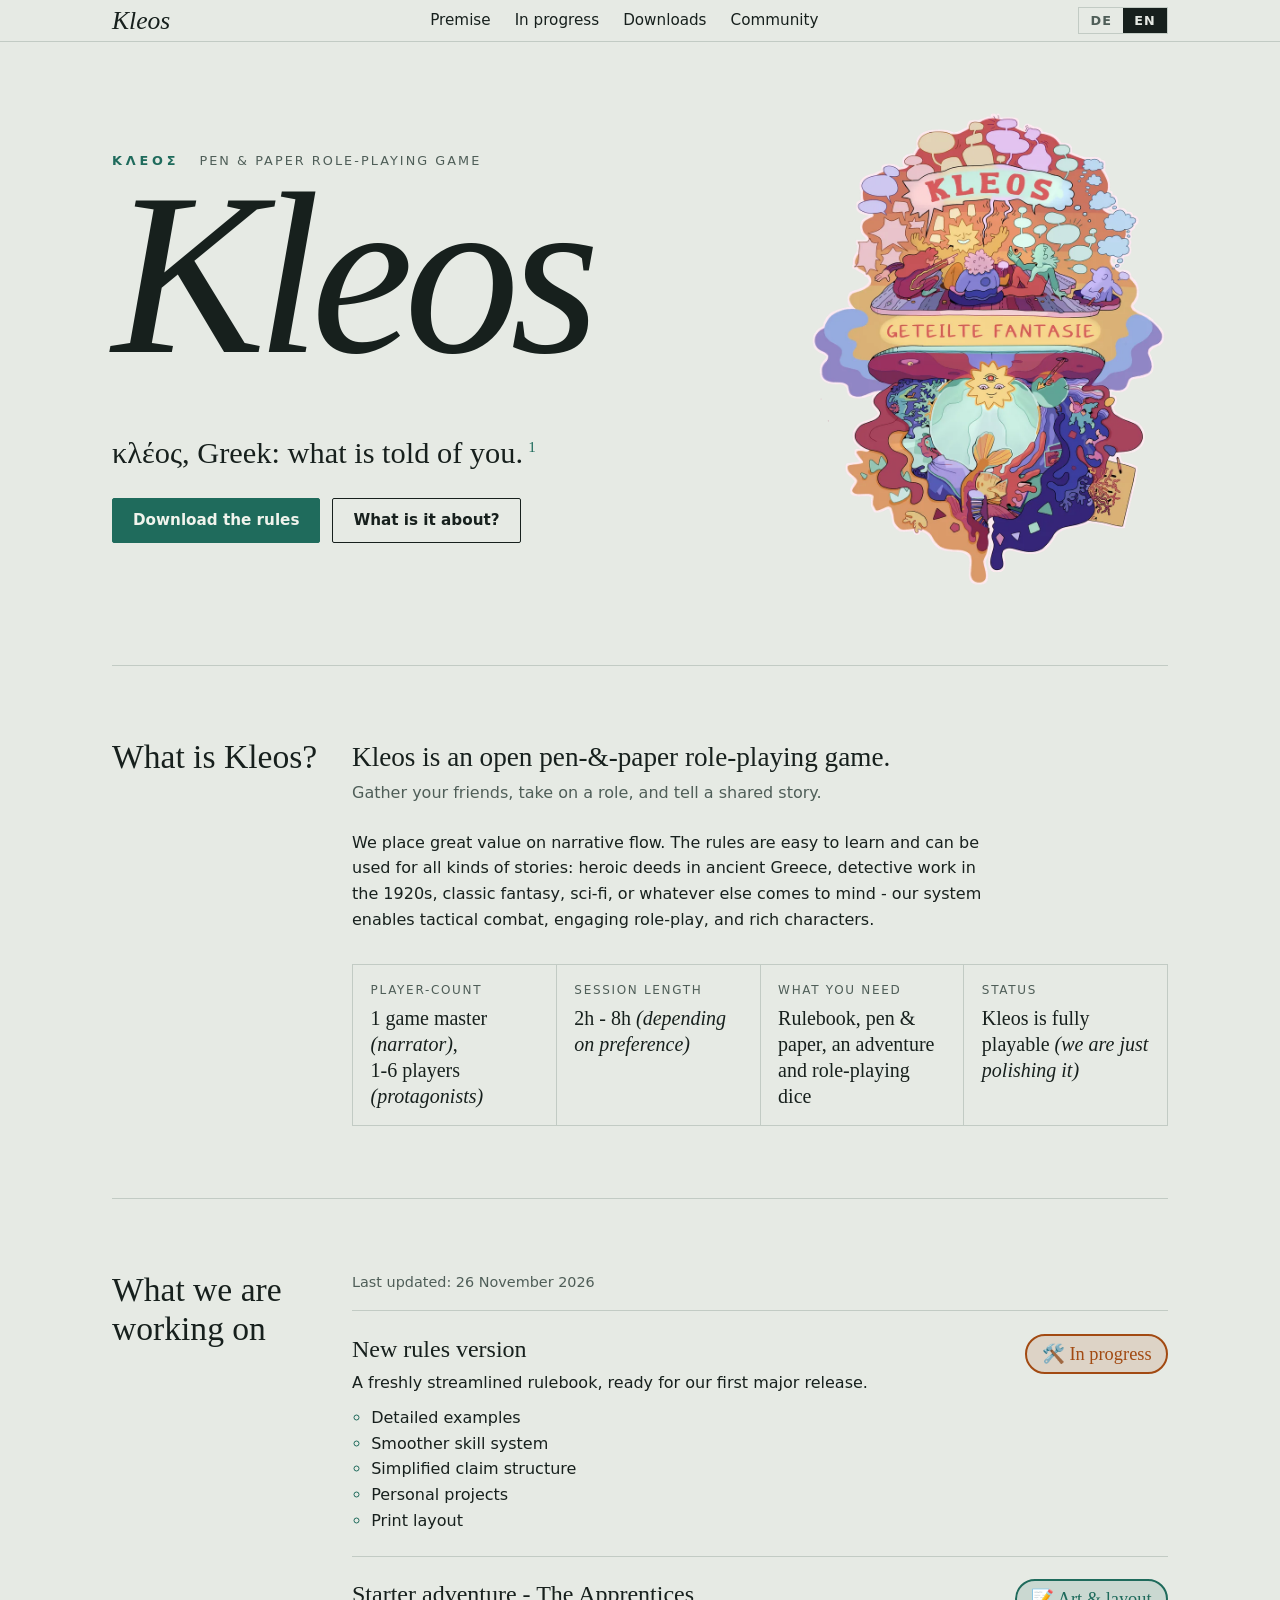
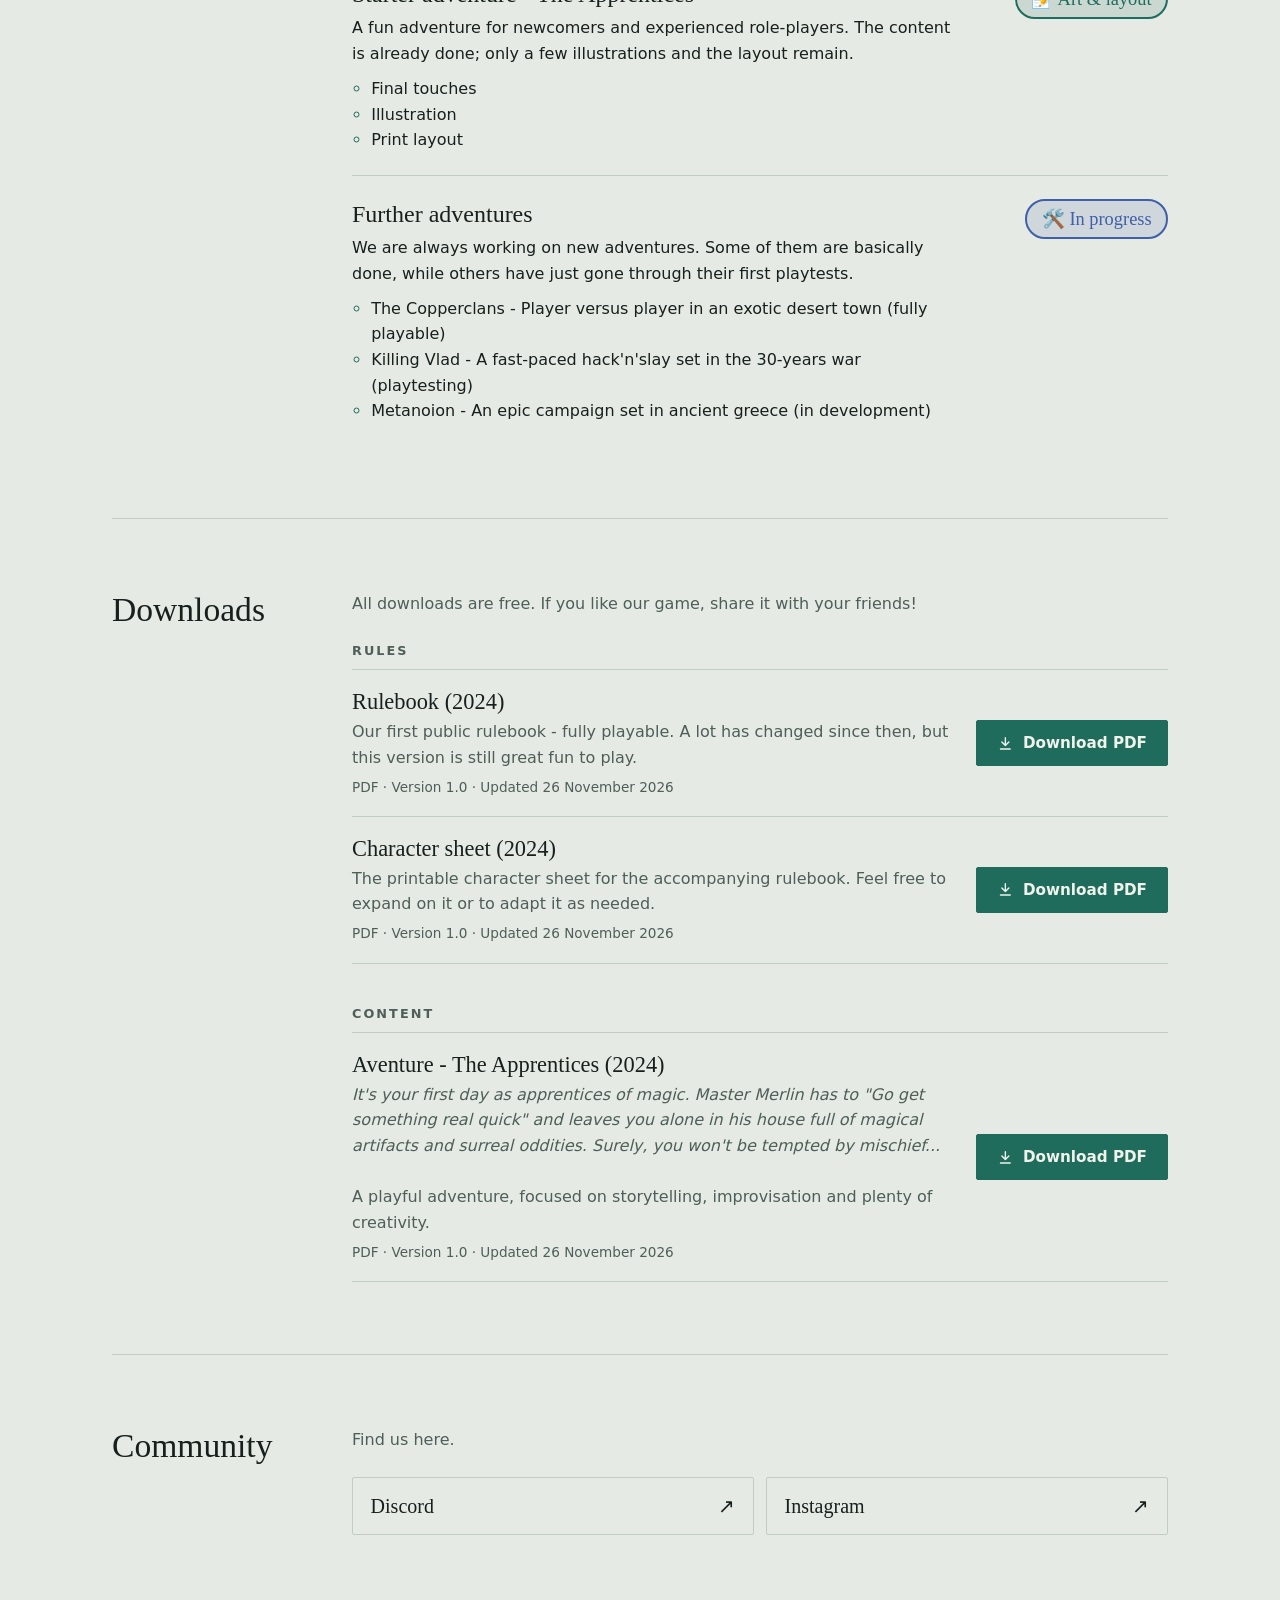
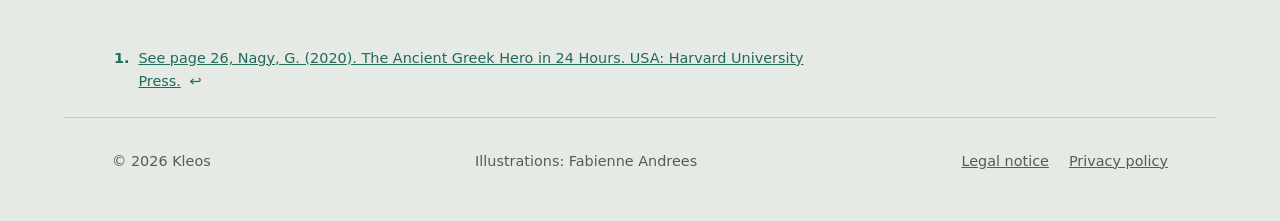
==== commit e8fa7e31: "DEV navigation" ====
--- a/index.html
+++ b/index.html
@@ -8,19 +8,21 @@
   <meta name="description" content="Kleos ist ein Pen-&amp;-Paper-Rollenspiel. Prämisse, Artwork, Regeln als PDF und Links zur Community.">
   <link rel="stylesheet" href="style.css">
 </head>
-<body>
+<body class="home">
   <a class="skip" href="#main" data-i18n="skip">Zum Inhalt springen</a>
 
-  <header class="wrap bar">
-    <a class="brand" href="#top">Kleos</a>
-    <nav class="nav" aria-label="Navigation">
-      <a href="#premise" data-i18n="nav_premise">Prämisse</a>
-      <a href="#work" id="nav-work" data-i18n="nav_work">In Arbeit</a>
-      <a href="#artwork" id="nav-artwork" data-i18n="nav_art" hidden>Artwork</a>
-      <a href="#downloads" data-i18n="nav_dl">Downloads</a>
-      <a href="#community" data-i18n="nav_community">Community</a>
-    </nav>
-    <div class="lang" id="lang" role="group" aria-label="Language" hidden></div>
+  <header class="site-header">
+    <div class="wrap bar">
+      <a class="brand" href="#top">Kleos</a>
+      <nav class="nav" aria-label="Navigation">
+        <a href="#premise" data-i18n="nav_premise">Prämisse</a>
+        <a href="#work" id="nav-work" data-i18n="nav_work">In Arbeit</a>
+        <a href="#artwork" id="nav-artwork" data-i18n="nav_art" hidden>Artwork</a>
+        <a href="#downloads" data-i18n="nav_dl">Downloads</a>
+        <a href="#community" data-i18n="nav_community">Community</a>
+      </nav>
+      <div class="lang" id="lang" role="group" aria-label="Language" hidden></div>
+    </div>
   </header>
 
   <main id="main">
--- a/style.css
+++ b/style.css
@@ -39,7 +39,7 @@
 
 * { box-sizing: border-box; }
 [hidden] { display: none !important; }
-html { scroll-behavior: smooth; -webkit-text-size-adjust: 100%; }
+html { scroll-behavior: smooth; scroll-padding-top: var(--header-height, 12rem); -webkit-text-size-adjust: 100%; }
 @media (prefers-reduced-motion: reduce) { html { scroll-behavior: auto; } }
 
 body {
@@ -67,20 +67,27 @@
 .skip:focus { left: 1rem; top: 1rem; z-index: 20; padding: .5rem 1rem; background: var(--bg); color: var(--fg); }
 
 /* ---------- Header ---------- */
+.site-header {
+  position: sticky;
+  top: 0;
+  z-index: 10;
+  background: var(--bg);
+  border-bottom: 1px solid var(--line);
+}
 .bar {
   display: flex;
   flex-wrap: wrap;
   align-items: center;
   justify-content: space-between;
-  gap: .75rem 2rem;
-  padding-block: 1.25rem;
+  gap: .25rem .75rem;
+  padding-block: .25rem;
 }
 .brand {
   font: italic 400 1.6rem/1 var(--display);
   color: var(--fg);
   text-decoration: none;
 }
-.nav { display: flex; flex-wrap: wrap; gap: .25rem 1.5rem; font-size: .95rem; }
+.nav { display: flex; flex-wrap: wrap; gap: 0 1.5rem; font-size: .95rem; }
 .nav a {
   color: var(--fg);
   text-decoration: none;
@@ -88,6 +95,20 @@
   border-bottom: 1px solid transparent;
 }
 .nav a:hover { border-bottom-color: var(--accent); }
+
+@media (max-width: 48rem) {
+  html { scroll-padding-bottom: var(--nav-height, 10rem); }
+  .home { padding-bottom: var(--nav-height, 10rem); }
+  .nav {
+    position: fixed;
+    inset: auto 0 0;
+    justify-content: center;
+    gap: 0 1.5rem;
+    padding: .25rem var(--gutter) calc(.25rem + env(safe-area-inset-bottom, 0px));
+    background: var(--bg);
+    border-top: 1px solid var(--line);
+  }
+}
 
 .lang { display: flex; border: 1px solid var(--line); }
 .lang button {
